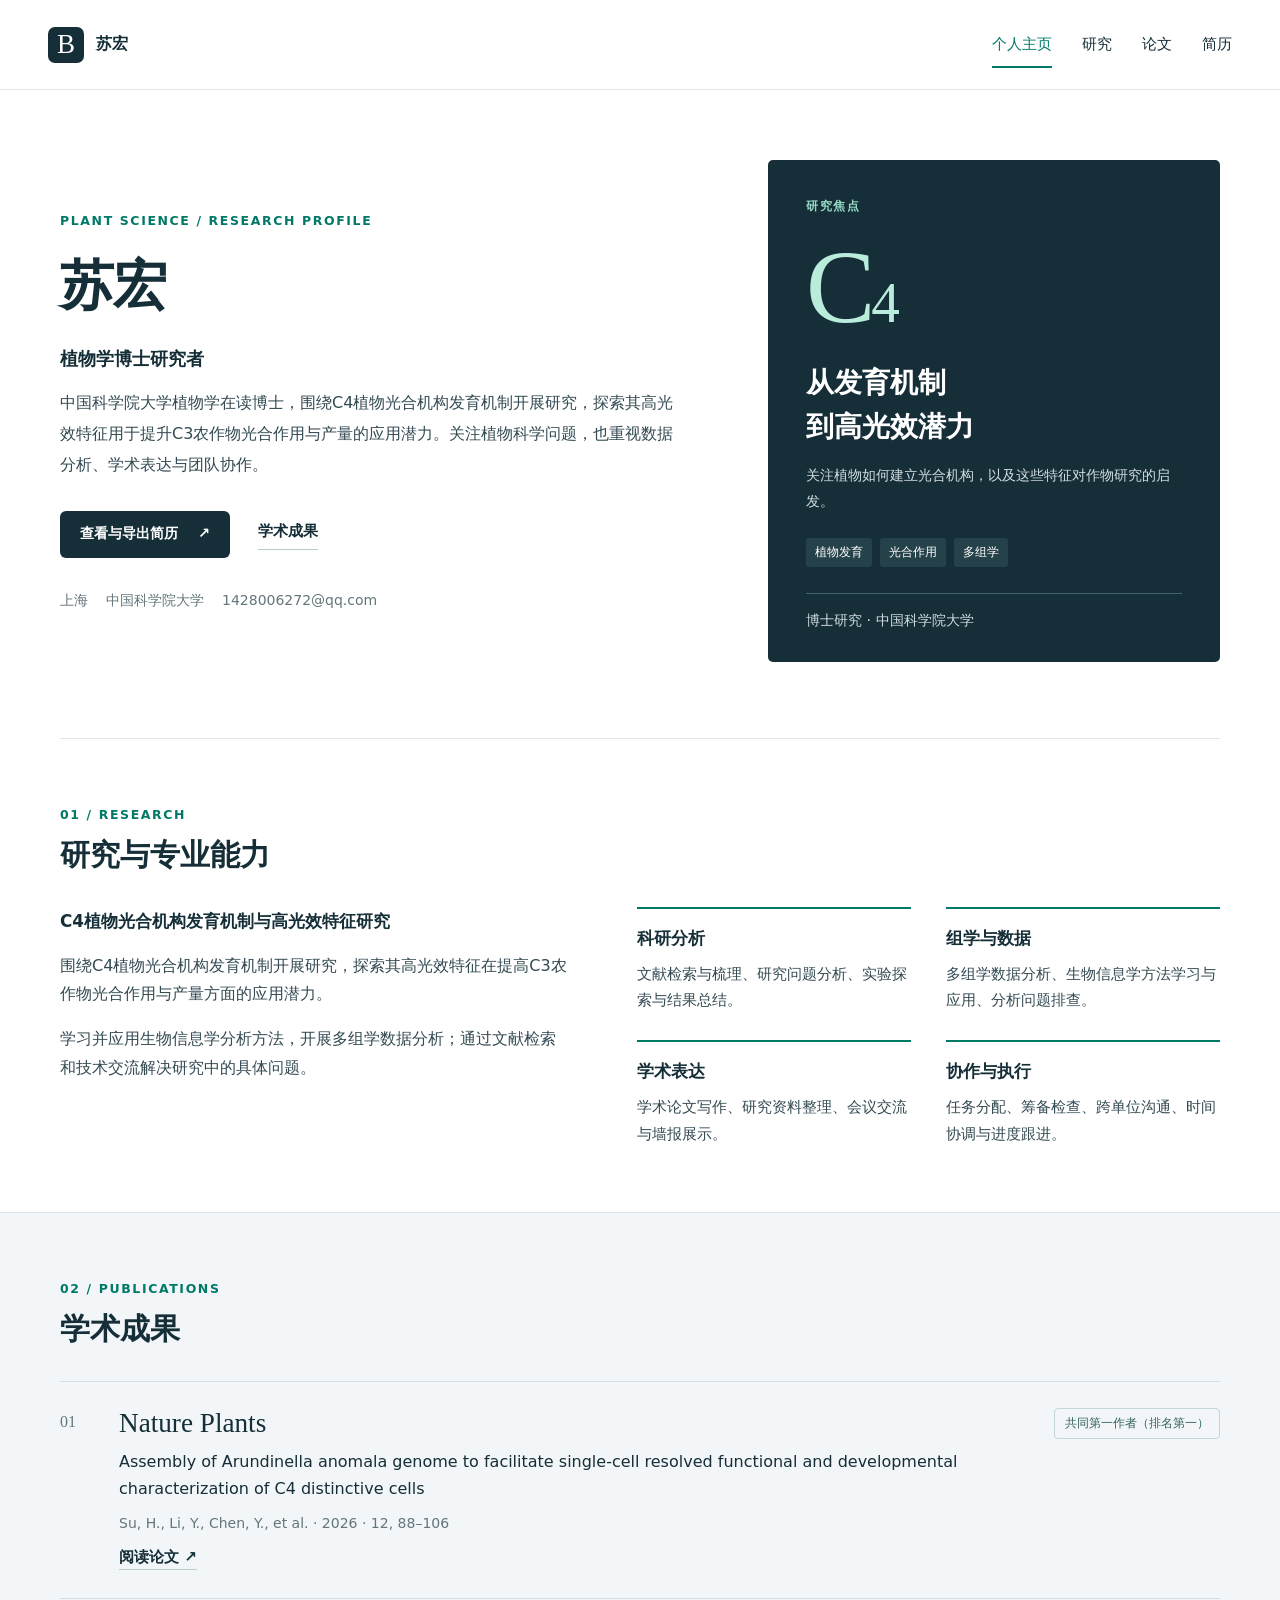
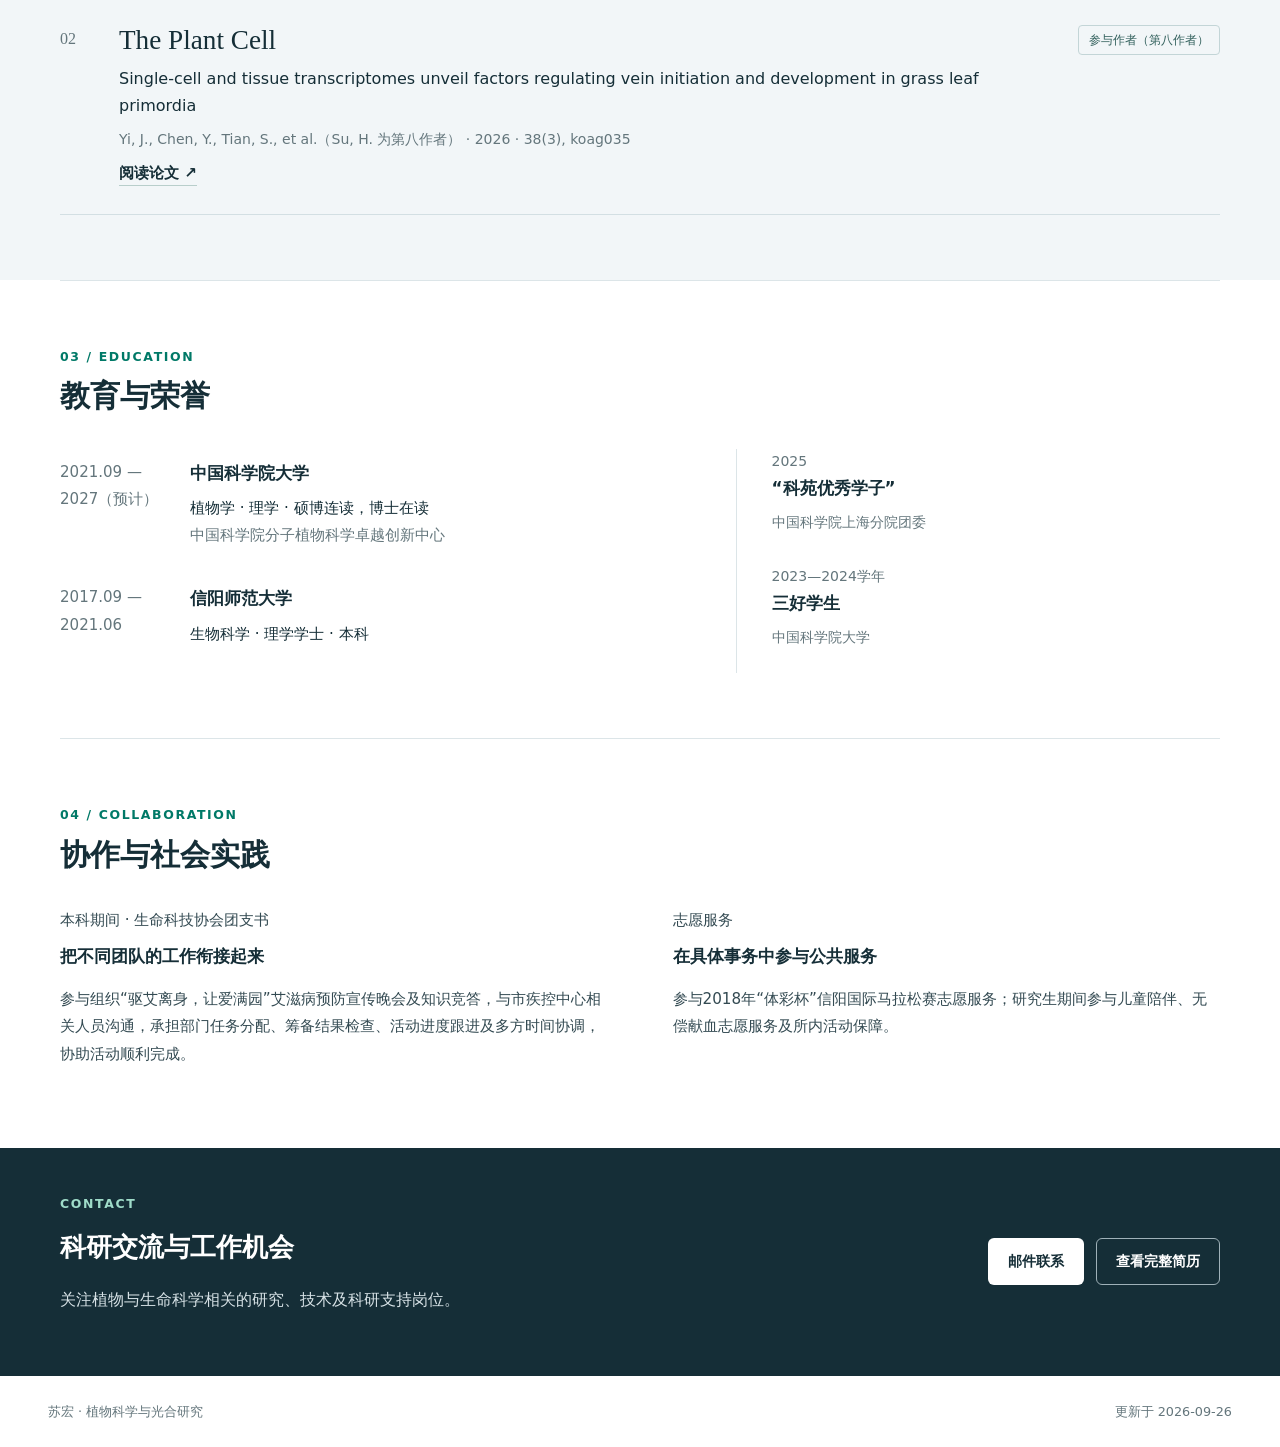
==== index.html @ 198ee34a "Publish Hong Su research profile and downloadable CV" ====
<!doctype html>
<html lang="zh-CN"><head><meta charset="utf-8"><meta name="viewport" content="width=device-width,initial-scale=1">
<title>个人主页 · 苏宏</title><meta name="description" content="中国科学院大学植物学博士在读，预计2027年毕业，研究聚焦C4植物光合机构发育机制及高光效特征的应用潜力。以共同第一作者（排名第一）在Nature Plants发表论文1篇，作为参与作者在The Plant Cell发表论文1篇。具备实验研究、多组学数据分析及学术写作经验，能够主动学习方法、分析解决研究问题，并具有跨单位沟通与活动协调经历。">
<meta name="theme-color" content="#102c35">
<link rel="icon" type="image/svg+xml" href="favicon.svg"><link rel="stylesheet" href="style.css"></head><body class="">
<a class="skip-link" href="#main">跳到主要内容</a><header class="site-header"><a class="brand" href="index.html"><span class="brand-mark" aria-hidden="true">B</span><span>苏宏</span></a><nav aria-label="主导航"><a href="index.html" aria-current="page">个人主页</a><a href="index.html#research">研究</a><a href="index.html#publications">论文</a><a href="resume.html" >简历</a></nav></header><main id="main">
<section class="hero wrap"><div><p class="eyebrow">PLANT SCIENCE / RESEARCH PROFILE</p><h1>苏宏</h1><p class="hero-role">植物学博士研究者</p><p class="hero-intro">中国科学院大学植物学在读博士，围绕C4植物光合机构发育机制开展研究，探索其高光效特征用于提升C3农作物光合作用与产量的应用潜力。关注植物科学问题，也重视数据分析、学术表达与团队协作。</p><div class="hero-actions"><a class="button primary" href="resume.html">查看与导出简历 <span aria-hidden="true">↗</span></a><a class="text-link" href="#publications">学术成果</a></div><div class="contact-line"><span>上海</span><span>中国科学院大学</span><a href="mailto:1428006272@qq.com">1428006272@qq.com</a></div></div>
<aside class="research-card"><p class="eyebrow">研究焦点</p><p class="c4">C<span>4</span></p><h2>从发育机制<br>到高光效潜力</h2><p>关注植物如何建立光合机构，以及这些特征对作物研究的启发。</p><div class="card-topics"><span>植物发育</span><span>光合作用</span><span>多组学</span></div><div class="card-rule"></div><p class="card-caption">博士研究 · 中国科学院大学</p></aside></section>
<section id="research" class="section wrap"><div class="section-heading"><p class="eyebrow">01 / RESEARCH</p><h2>研究与专业能力</h2></div><div class="research-grid"><div><h3>C4植物光合机构发育机制与高光效特征研究</h3><p class="body-copy">围绕C4植物光合机构发育机制开展研究，探索其高光效特征在提高C3农作物光合作用与产量方面的应用潜力。</p><p class="body-copy">学习并应用生物信息学分析方法，开展多组学数据分析；通过文献检索和技术交流解决研究中的具体问题。</p></div><div class="skills-grid"><article><h3>科研分析</h3><p>文献检索与梳理、研究问题分析、实验探索与结果总结。</p></article><article><h3>组学与数据</h3><p>多组学数据分析、生物信息学方法学习与应用、分析问题排查。</p></article><article><h3>学术表达</h3><p>学术论文写作、研究资料整理、会议交流与墙报展示。</p></article><article><h3>协作与执行</h3><p>任务分配、筹备检查、跨单位沟通、时间协调与进度跟进。</p></article></div></div></section>
<section id="publications" class="section publication-section"><div class="wrap"><div class="section-heading"><p class="eyebrow">02 / PUBLICATIONS</p><h2>学术成果</h2></div><article class="publication"><span class="pub-no">01</span><div><p class="journal">Nature Plants</p><h3 lang="en">Assembly of Arundinella anomala genome to facilitate single-cell resolved functional and developmental characterization of C4 distinctive cells</h3><p class="muted">Su, H., Li, Y., Chen, Y., et al. · 2026 · 12, 88–106</p><a class="text-link" href="https://doi.org/10.1038/s41477-025-02183-7" target="_blank" rel="noopener noreferrer">阅读论文 <span aria-hidden="true">↗</span></a></div><span class="role-tag">共同第一作者（排名第一）</span></article><article class="publication"><span class="pub-no">02</span><div><p class="journal">The Plant Cell</p><h3 lang="en">Single-cell and tissue transcriptomes unveil factors regulating vein initiation and development in grass leaf primordia</h3><p class="muted">Yi, J., Chen, Y., Tian, S., et al.（Su, H. 为第八作者） · 2026 · 38(3), koag035</p><a class="text-link" href="https://doi.org/10.1093/plcell/koag035" target="_blank" rel="noopener noreferrer">阅读论文 <span aria-hidden="true">↗</span></a></div><span class="role-tag">参与作者（第八作者）</span></article></div></section>
<section class="section wrap"><div class="section-heading"><p class="eyebrow">03 / EDUCATION</p><h2>教育与荣誉</h2></div><div class="education-grid"><div><article class="edu-row"><p class="meta">2021.09 — 2027（预计）</p><div><h3>中国科学院大学</h3><p>植物学 · 理学 · 硕博连读，博士在读</p><p class="muted">中国科学院分子植物科学卓越创新中心</p></div></article><article class="edu-row"><p class="meta">2017.09 — 2021.06</p><div><h3>信阳师范大学</h3><p>生物科学 · 理学学士 · 本科</p></div></article></div><div class="award-list"><article><p class="meta">2025</p><h3>“科苑优秀学子”</h3><p class="muted">中国科学院上海分院团委</p></article><article><p class="meta">2023—2024学年</p><h3>三好学生</h3><p class="muted">中国科学院大学</p></article></div></div></section>
<section class="section wrap experience-section"><div class="section-heading"><p class="eyebrow">04 / COLLABORATION</p><h2>协作与社会实践</h2></div><div class="experience-grid"><article><p class="meta">本科期间 · 生命科技协会团支书</p><h3>把不同团队的工作衔接起来</h3><p>参与组织“驱艾离身，让爱满园”艾滋病预防宣传晚会及知识竞答，与市疾控中心相关人员沟通，承担部门任务分配、筹备结果检查、活动进度跟进及多方时间协调，协助活动顺利完成。</p></article><article><p class="meta">志愿服务</p><h3>在具体事务中参与公共服务</h3><p>参与2018年“体彩杯”信阳国际马拉松赛志愿服务；研究生期间参与儿童陪伴、无偿献血志愿服务及所内活动保障。</p></article></div></section>
<section class="contact-section"><div class="wrap contact-inner"><div><p class="eyebrow">CONTACT</p><h2>科研交流与工作机会</h2><p>关注植物与生命科学相关的研究、技术及科研支持岗位。</p></div><div><a class="button light" href="mailto:1428006272@qq.com">邮件联系</a><a class="button outline" href="resume.html">查看完整简历</a></div></div></section>
</main><footer class="site-footer"><span>苏宏 · 植物科学与光合研究</span><span>更新于 2026-09-26</span></footer></body></html>
---- style.css ----
:root{--ink:#152e37;--text:#334a52;--muted:#64767c;--line:#dce5e8;--accent:#007967;--pale:#f2f6f8;--white:#fff;font-family:"Microsoft YaHei","PingFang SC",system-ui,sans-serif;color:var(--ink);font-size:16px;line-height:1.8}*{box-sizing:border-box}html{scroll-behavior:smooth;scroll-padding-top:5rem}body{margin:0;background:white}a{color:inherit;text-decoration:none}a:hover{color:var(--accent)}a:focus-visible,button:focus-visible{outline:3px solid #dfaa36;outline-offset:5px}button{font:inherit;cursor:pointer}.wrap{width:min(1160px,calc(100% - 96px));margin-inline:auto}.site-header{min-height:90px;display:flex;align-items:center;justify-content:space-between;gap:24px;padding:18px 48px;border-bottom:1px solid var(--line)}.brand{display:flex;align-items:center;gap:12px;font-weight:700}.brand-mark{display:grid;place-items:center;background:var(--ink);color:white;width:36px;height:36px;font:27px Georgia,serif;border-radius:7px}.site-header nav{display:flex;gap:30px;font-size:.94rem}.site-header nav a{padding:8px 0}.site-header [aria-current=page]{color:var(--accent);box-shadow:0 2px var(--accent)}.skip-link{position:absolute;top:-80px;left:12px;background:white;padding:10px;z-index:10}.skip-link:focus{top:8px}.draft-note{background:#fff5da;color:#71530d;font-size:.875rem;padding:9px 48px}.eyebrow{font-size:.78rem;letter-spacing:.13em;font-weight:700;color:var(--accent);margin:0 0 18px}.hero{display:grid;grid-template-columns:1.4fr 1fr;gap:75px;align-items:center;padding-top:70px;padding-bottom:76px}.hero h1{font-family:"Songti SC",SimSun,Georgia,serif;font-size:clamp(2.6rem,4.2vw,4rem);line-height:1.35;font-weight:600;letter-spacing:-.02em;margin:0 0 20px}.hero-role{font-size:1.125rem;font-weight:600;margin-bottom:12px}.hero-intro{color:var(--text);max-width:620px;margin:0;font-size:1rem;line-height:1.95}.hero-actions{display:flex;align-items:center;gap:28px;margin:30px 0}.button{display:inline-flex;justify-content:center;align-items:center;gap:20px;border:1px solid transparent;border-radius:6px;min-height:47px;padding:10px 19px;font-size:.9rem;font-weight:600;line-height:1.5;transition:background .15s}.primary{background:var(--ink);color:white}.primary:hover{background:var(--accent);color:white}.subtle{border-color:#ced9dd;background:white}.light{background:white;color:var(--ink)}.outline{border-color:#9fb1b8;color:white}.outline:hover{background:#24444e;color:white}.text-link{border-bottom:1px solid #b8cecb;padding-bottom:3px;font-size:.94rem;font-weight:600}.contact-line{display:flex;flex-wrap:wrap;gap:6px 18px;font-size:.875rem;color:var(--muted)}.research-card{background:var(--ink);color:white;padding:35px 38px 28px;min-height:430px;border-radius:5px;position:relative;overflow:hidden}.research-card .eyebrow{color:#98d9c5}.c4{font-family:Georgia,serif;font-size:6.5rem;line-height:1;margin:18px 0 22px;letter-spacing:-.04em;color:#b9ecdb}.c4 span{font-size:.55em}.research-card h2{font-family:"Songti SC",SimSun,serif;font-size:1.75rem;line-height:1.55;margin:0 0 14px}.research-card>p:not(.eyebrow):not(.c4){font-size:.9rem;color:#d1dee2}.card-topics{display:flex;gap:8px;flex-wrap:wrap;margin-top:24px}.card-topics span{font-size:.78rem;background:#25414a;padding:3px 9px;border-radius:3px}.card-rule{height:1px;background:#47616a;margin-top:26px}.card-caption{margin-bottom:0}.section{padding-top:65px;padding-bottom:65px;border-top:1px solid var(--line)}.section-heading{margin-bottom:30px}.section-heading .eyebrow{margin-bottom:6px}.section h2{font-size:1.85rem;font-family:"Songti SC",SimSun,serif;margin:0;line-height:1.5}.section h3{font-size:1.05rem;line-height:1.7;margin:0 0 8px}.research-grid{display:grid;grid-template-columns:1fr 1.15fr;gap:70px}.body-copy{color:var(--text);font-size:1rem}.skills-grid{display:grid;grid-template-columns:1fr 1fr;gap:26px 35px}.skills-grid article{border-top:2px solid var(--accent);padding-top:15px}.skills-grid p{color:var(--text);font-size:.93rem;margin:0}.publication-section{background:var(--pale)}.publication{display:grid;grid-template-columns:35px 1fr auto;gap:24px;padding:26px 0;border-top:1px solid #d3dfe3}.publication:last-child{border-bottom:1px solid #d3dfe3}.pub-no{color:var(--muted);font:1rem Georgia,serif;padding-top:5px}.journal{font:1.7rem Georgia,serif;margin:0 0 9px}.publication h3{font-size:1rem;font-weight:500}.publication p.muted{font-size:.875rem;margin:7px 0}.muted{color:var(--muted)}.role-tag{align-self:start;font-size:.78rem;padding:3px 10px;border:1px solid #c3d5d7;border-radius:4px;color:#34625e;white-space:nowrap}.education-grid{display:grid;grid-template-columns:1.25fr 1fr;gap:70px}.edu-row{display:grid;grid-template-columns:110px 1fr;gap:20px;padding:10px 0 25px}.meta{font-size:.875rem;color:var(--muted);margin:0 0 8px}.edu-row p{margin:0;font-size:.94rem}.award-list{border-left:1px solid var(--line);padding-left:35px}.award-list article+article{margin-top:28px}.award-list p{margin:0;font-size:.875rem}.experience-grid{display:grid;grid-template-columns:1fr 1fr;gap:65px}.experience-grid p{color:var(--text);font-size:.95rem}.contact-section{background:var(--ink);color:white;padding:45px 0}.contact-inner{display:flex;justify-content:space-between;gap:30px;align-items:center}.contact-inner .eyebrow{color:#9fdcc9;margin-bottom:8px}.contact-inner h2{font-size:1.6rem;margin:0}.contact-inner p{color:#d7e2e6}.contact-inner>div:last-child{display:flex;gap:12px;flex-wrap:wrap}.site-footer{padding:24px 48px;display:flex;justify-content:space-between;gap:18px;color:var(--muted);font-size:.8rem}.resume-page{background:var(--pale)}.resume-page .site-header{background:white}.resume-main{width:min(980px,calc(100% - 64px));margin:35px auto 60px}.resume-toolbar{display:flex;align-items:center;justify-content:space-between;gap:24px;margin-bottom:10px}.resume-toolbar p{margin:0}.resume-toolbar .eyebrow{font-size:.75rem}.toolbar-actions{display:flex;gap:10px;flex-wrap:wrap}.print-help{font-size:.875rem;color:var(--muted);margin-bottom:22px}.cv-paper{background:white;border:1px solid var(--line);box-shadow:0 8px 35px #152e3708;padding:50px 58px}.cv-header{display:flex;align-items:start;justify-content:space-between;border-bottom:3px solid var(--ink);padding-bottom:20px;margin-bottom:20px}.cv-header h1{font-size:2rem;letter-spacing:.07em;margin:0}.cv-subtitle{font-weight:600;margin:5px 0 10px}.cv-contact{display:flex;gap:5px 16px;flex-wrap:wrap;font-size:.875rem;color:var(--muted)}.cv-label{color:var(--accent);font-size:.8rem;border:1px solid #c8dbd7;padding:3px 9px;white-space:nowrap}.cv-section{margin-top:22px}.cv-section h2{font-size:1.1rem;border-bottom:1px solid var(--line);padding-bottom:5px;margin:0 0 11px;color:var(--accent)}.cv-section p,.cv-section li{font-size:.94rem;line-height:1.8}.cv-section p{margin:5px 0}.cv-section ul,.cv-section ol{margin:6px 0;padding-left:1.25em}.cv-section li+li{margin-top:4px}.entry-title{display:flex;justify-content:space-between;gap:20px;align-items:baseline;font-size:.94rem}.entry-title>span{color:var(--muted);font-size:.85rem;white-space:nowrap}.cv-entry+.cv-entry{margin-top:13px}.cv-publications li{padding-left:3px}.cv-section a{text-decoration:underline;overflow-wrap:anywhere}.cv-skills strong{font-weight:600}
@media(max-width:900px){.hero{gap:30px}.wrap{width:calc(100% - 56px)}.research-card{padding:28px}.site-header{padding-inline:28px}.research-grid,.education-grid{gap:32px}.site-header nav{gap:20px}.cv-paper{padding:36px}.resume-toolbar{align-items:flex-start;flex-direction:column}}
@media(max-width:640px){.site-header{padding:14px 20px;align-items:flex-start;flex-direction:column;gap:12px;min-height:auto}.site-header nav{gap:25px;width:100%;font-size:.875rem}.brand{font-size:.94rem}.draft-note{padding:8px 20px}.wrap{width:calc(100% - 40px)}.hero{grid-template-columns:1fr;padding-top:38px;padding-bottom:40px;gap:30px}.hero h1{font-size:2.6rem}.hero-actions{gap:22px}.research-card{min-height:0;padding:25px}.c4{float:right;font-size:5.5rem;margin:0 0 12px 20px}.research-card h2{font-size:1.45rem}.section{padding-top:40px;padding-bottom:40px}.section h2{font-size:1.6rem}.research-grid,.education-grid,.experience-grid{grid-template-columns:1fr;gap:28px}.skills-grid{gap:22px}.publication{grid-template-columns:24px 1fr;gap:12px}.role-tag{grid-column:2;justify-self:start}.journal{font-size:1.55rem}.award-list{padding-left:0;border-left:0;border-top:1px solid var(--line);padding-top:24px}.edu-row{grid-template-columns:88px 1fr;gap:15px}.contact-inner{align-items:flex-start;flex-direction:column}.site-footer{padding:24px 20px;flex-direction:column;gap:5px}.resume-main{width:calc(100% - 24px);margin-top:22px}.cv-paper{padding:25px 20px}.cv-header{gap:12px}.cv-label{display:none}.entry-title{flex-direction:column;gap:0}.toolbar-actions{gap:8px}.toolbar-actions .button{font-size:.85rem;padding:10px 13px}.print-help{margin:15px 4px}.cv-contact{overflow-wrap:anywhere}.hero-intro{font-size:1rem}}
@media(prefers-reduced-motion:reduce){html{scroll-behavior:auto}*{transition:none!important}}
@page{size:A4;margin:13mm 15mm}
@media print{.cv-section:nth-of-type(5){break-before:page;margin-top:0}}
@media print{html{font-size:10pt}body,.resume-page{background:white;color:#172c34;-webkit-print-color-adjust:exact;print-color-adjust:exact}.site-header,.site-footer,.resume-toolbar,.print-help,.draft-note,.skip-link{display:none!important}.resume-main{width:auto;margin:0}.cv-paper{border:0;padding:0;box-shadow:none}.cv-header{padding-bottom:9pt;margin-bottom:10pt;break-inside:avoid}.cv-header h1{font-size:23pt}.cv-subtitle{font-size:10pt;margin:3pt 0 5pt}.cv-contact{font-size:9pt}.cv-section{margin-top:10pt}.cv-section h2{font-size:11pt;margin-bottom:5pt;padding-bottom:3pt;break-after:avoid}.cv-section p,.cv-section li,.entry-title{font-size:9.5pt;line-height:1.55}.cv-section ul,.cv-section ol{margin:4pt 0}.cv-section li+li{margin-top:2pt}.entry-title>span{font-size:9pt}.cv-entry+.cv-entry{margin-top:7pt}.cv-section li,.cv-entry,.cv-publications{break-inside:avoid}.cv-section a{text-decoration:none}p,li{orphans:2;widows:2}.cv-label{display:block;font-size:9pt}}
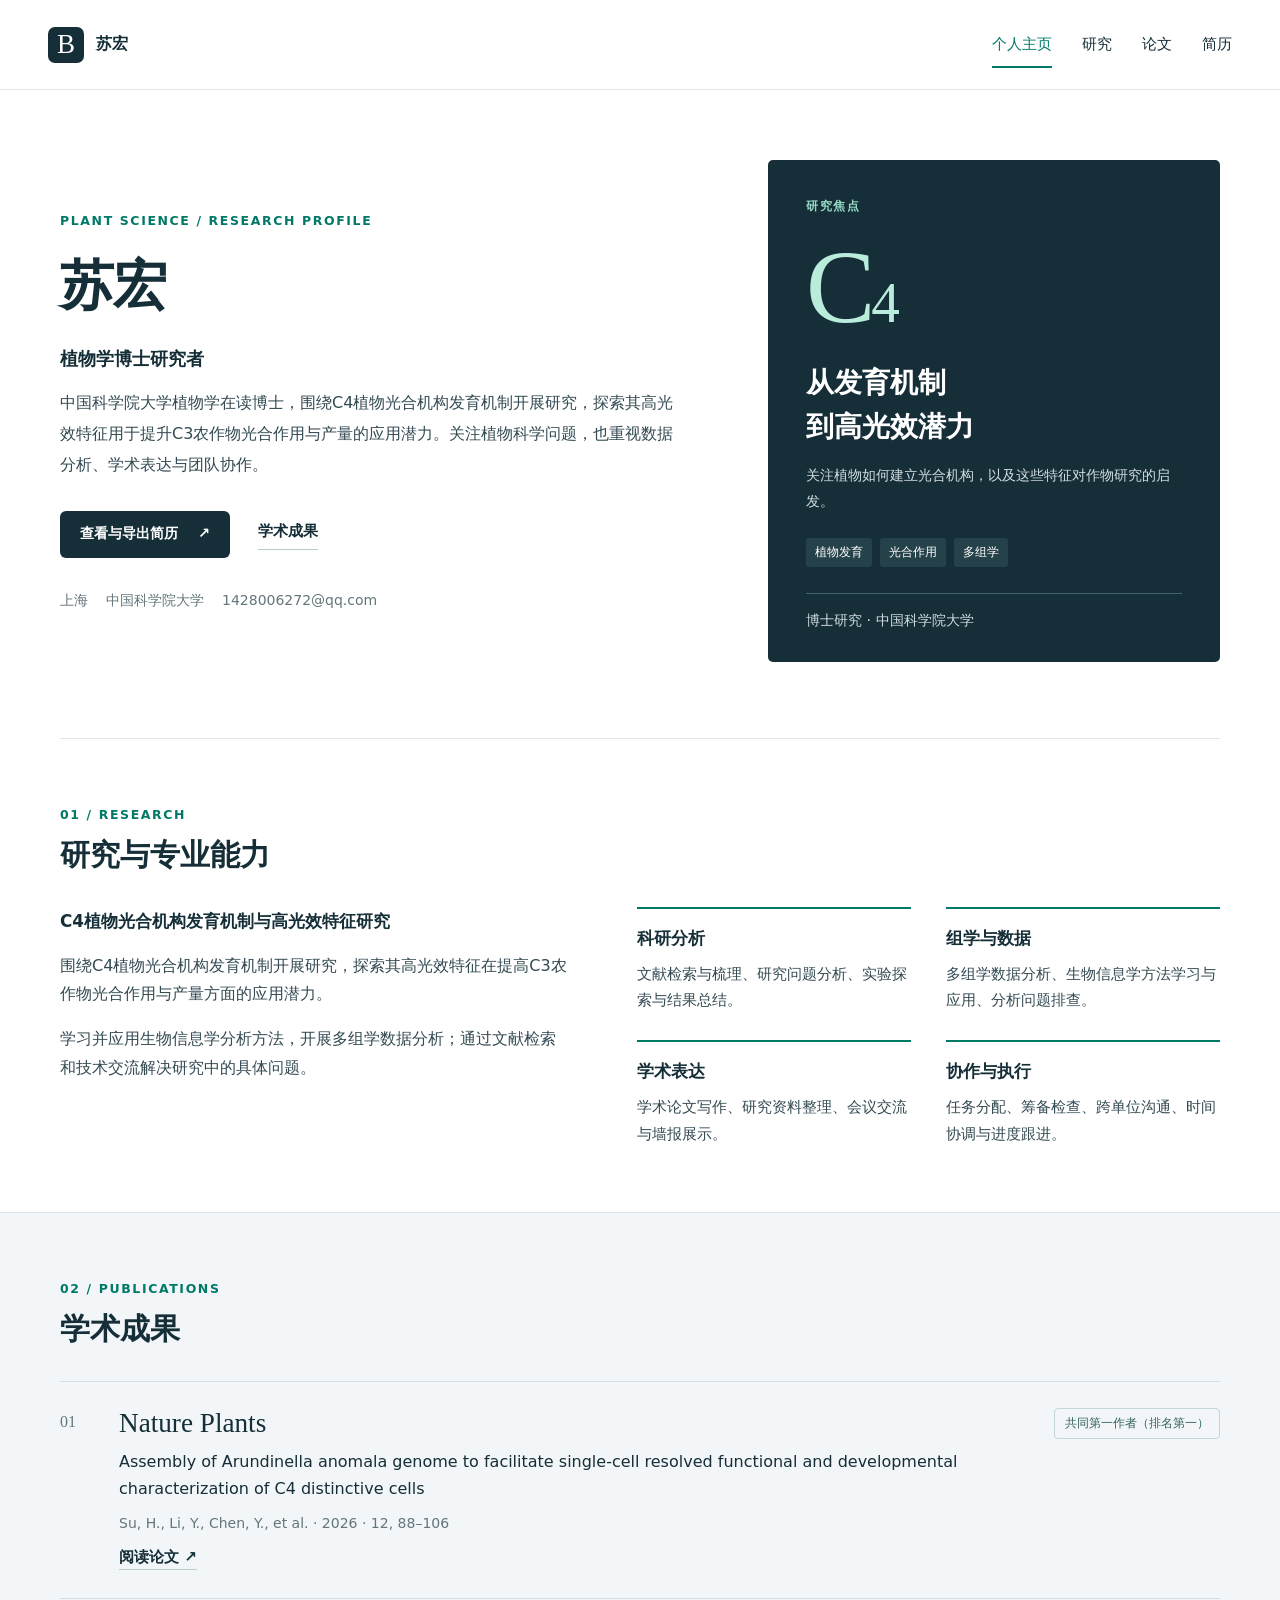
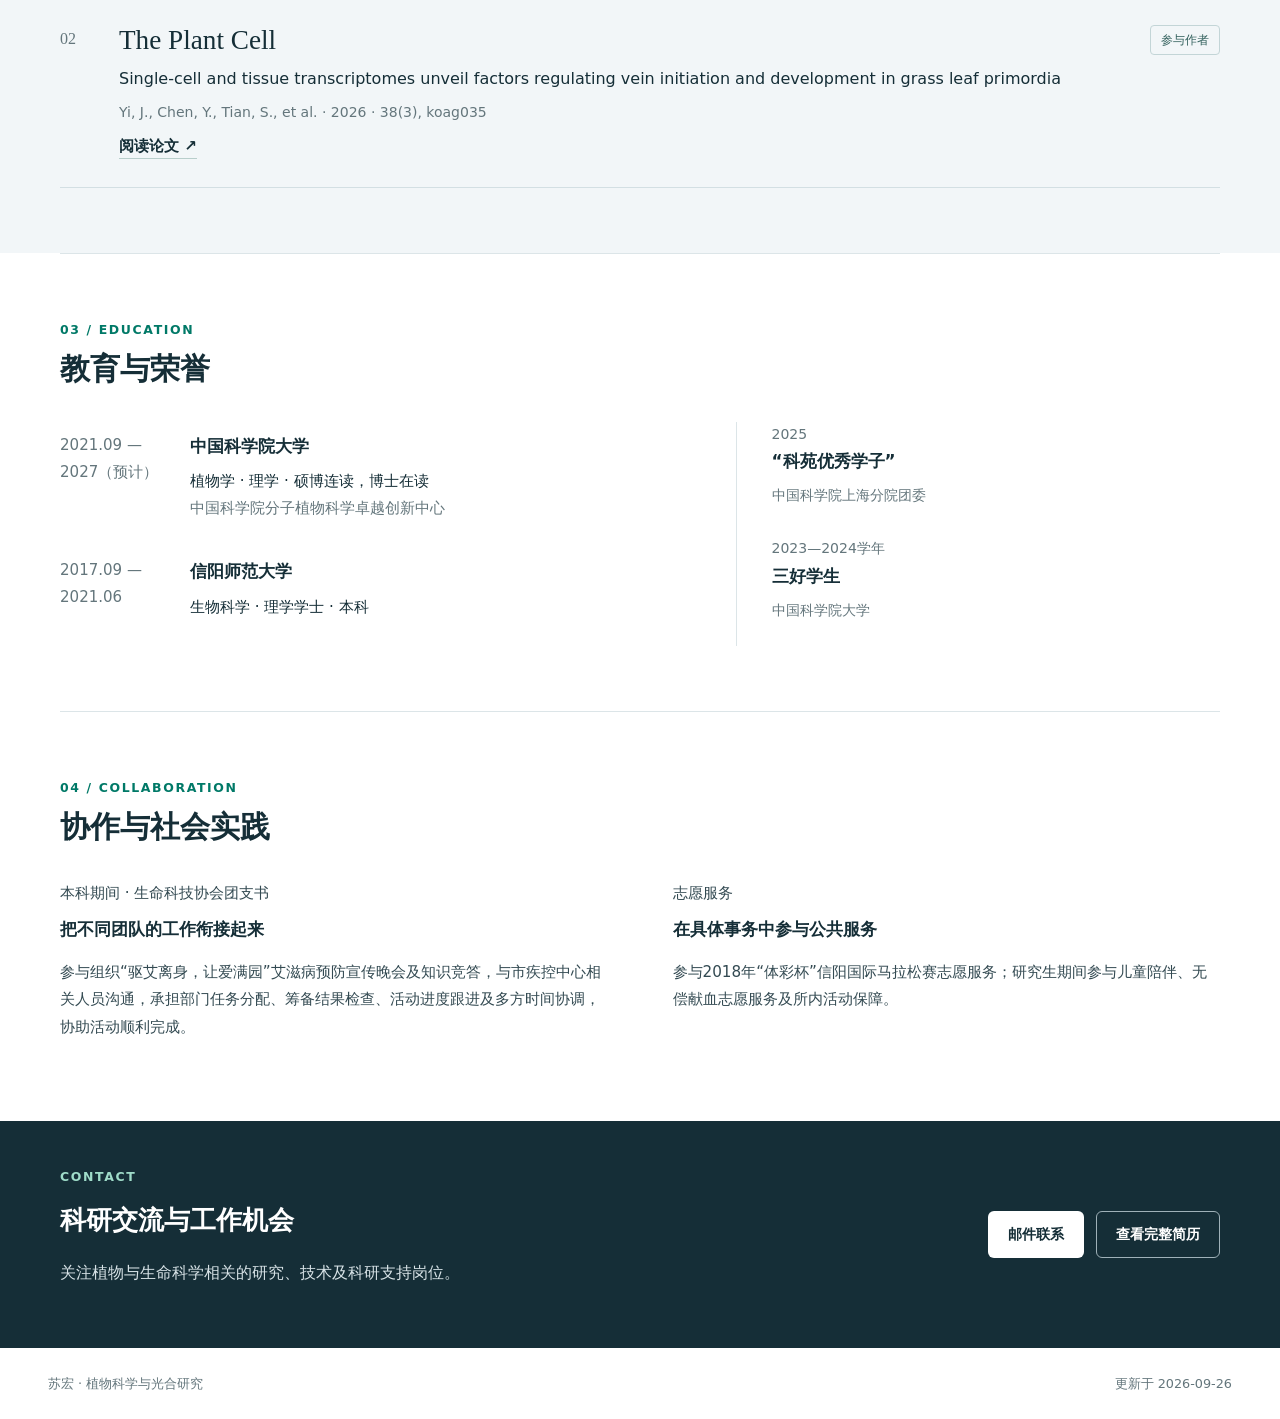
==== commit 514fa63f: "Simplify contributor label for The Plant Cell publication" ====
--- a/index.html
+++ b/index.html
@@ -7,7 +7,7 @@
 <section class="hero wrap"><div><p class="eyebrow">PLANT SCIENCE / RESEARCH PROFILE</p><h1>苏宏</h1><p class="hero-role">植物学博士研究者</p><p class="hero-intro">中国科学院大学植物学在读博士，围绕C4植物光合机构发育机制开展研究，探索其高光效特征用于提升C3农作物光合作用与产量的应用潜力。关注植物科学问题，也重视数据分析、学术表达与团队协作。</p><div class="hero-actions"><a class="button primary" href="resume.html">查看与导出简历 <span aria-hidden="true">↗</span></a><a class="text-link" href="#publications">学术成果</a></div><div class="contact-line"><span>上海</span><span>中国科学院大学</span><a href="mailto:1428006272@qq.com">1428006272@qq.com</a></div></div>
 <aside class="research-card"><p class="eyebrow">研究焦点</p><p class="c4">C<span>4</span></p><h2>从发育机制<br>到高光效潜力</h2><p>关注植物如何建立光合机构，以及这些特征对作物研究的启发。</p><div class="card-topics"><span>植物发育</span><span>光合作用</span><span>多组学</span></div><div class="card-rule"></div><p class="card-caption">博士研究 · 中国科学院大学</p></aside></section>
 <section id="research" class="section wrap"><div class="section-heading"><p class="eyebrow">01 / RESEARCH</p><h2>研究与专业能力</h2></div><div class="research-grid"><div><h3>C4植物光合机构发育机制与高光效特征研究</h3><p class="body-copy">围绕C4植物光合机构发育机制开展研究，探索其高光效特征在提高C3农作物光合作用与产量方面的应用潜力。</p><p class="body-copy">学习并应用生物信息学分析方法，开展多组学数据分析；通过文献检索和技术交流解决研究中的具体问题。</p></div><div class="skills-grid"><article><h3>科研分析</h3><p>文献检索与梳理、研究问题分析、实验探索与结果总结。</p></article><article><h3>组学与数据</h3><p>多组学数据分析、生物信息学方法学习与应用、分析问题排查。</p></article><article><h3>学术表达</h3><p>学术论文写作、研究资料整理、会议交流与墙报展示。</p></article><article><h3>协作与执行</h3><p>任务分配、筹备检查、跨单位沟通、时间协调与进度跟进。</p></article></div></div></section>
-<section id="publications" class="section publication-section"><div class="wrap"><div class="section-heading"><p class="eyebrow">02 / PUBLICATIONS</p><h2>学术成果</h2></div><article class="publication"><span class="pub-no">01</span><div><p class="journal">Nature Plants</p><h3 lang="en">Assembly of Arundinella anomala genome to facilitate single-cell resolved functional and developmental characterization of C4 distinctive cells</h3><p class="muted">Su, H., Li, Y., Chen, Y., et al. · 2026 · 12, 88–106</p><a class="text-link" href="https://doi.org/10.1038/s41477-025-02183-7" target="_blank" rel="noopener noreferrer">阅读论文 <span aria-hidden="true">↗</span></a></div><span class="role-tag">共同第一作者（排名第一）</span></article><article class="publication"><span class="pub-no">02</span><div><p class="journal">The Plant Cell</p><h3 lang="en">Single-cell and tissue transcriptomes unveil factors regulating vein initiation and development in grass leaf primordia</h3><p class="muted">Yi, J., Chen, Y., Tian, S., et al.（Su, H. 为第八作者） · 2026 · 38(3), koag035</p><a class="text-link" href="https://doi.org/10.1093/plcell/koag035" target="_blank" rel="noopener noreferrer">阅读论文 <span aria-hidden="true">↗</span></a></div><span class="role-tag">参与作者（第八作者）</span></article></div></section>
+<section id="publications" class="section publication-section"><div class="wrap"><div class="section-heading"><p class="eyebrow">02 / PUBLICATIONS</p><h2>学术成果</h2></div><article class="publication"><span class="pub-no">01</span><div><p class="journal">Nature Plants</p><h3 lang="en">Assembly of Arundinella anomala genome to facilitate single-cell resolved functional and developmental characterization of C4 distinctive cells</h3><p class="muted">Su, H., Li, Y., Chen, Y., et al. · 2026 · 12, 88–106</p><a class="text-link" href="https://doi.org/10.1038/s41477-025-02183-7" target="_blank" rel="noopener noreferrer">阅读论文 <span aria-hidden="true">↗</span></a></div><span class="role-tag">共同第一作者（排名第一）</span></article><article class="publication"><span class="pub-no">02</span><div><p class="journal">The Plant Cell</p><h3 lang="en">Single-cell and tissue transcriptomes unveil factors regulating vein initiation and development in grass leaf primordia</h3><p class="muted">Yi, J., Chen, Y., Tian, S., et al. · 2026 · 38(3), koag035</p><a class="text-link" href="https://doi.org/10.1093/plcell/koag035" target="_blank" rel="noopener noreferrer">阅读论文 <span aria-hidden="true">↗</span></a></div><span class="role-tag">参与作者</span></article></div></section>
 <section class="section wrap"><div class="section-heading"><p class="eyebrow">03 / EDUCATION</p><h2>教育与荣誉</h2></div><div class="education-grid"><div><article class="edu-row"><p class="meta">2021.09 — 2027（预计）</p><div><h3>中国科学院大学</h3><p>植物学 · 理学 · 硕博连读，博士在读</p><p class="muted">中国科学院分子植物科学卓越创新中心</p></div></article><article class="edu-row"><p class="meta">2017.09 — 2021.06</p><div><h3>信阳师范大学</h3><p>生物科学 · 理学学士 · 本科</p></div></article></div><div class="award-list"><article><p class="meta">2025</p><h3>“科苑优秀学子”</h3><p class="muted">中国科学院上海分院团委</p></article><article><p class="meta">2023—2024学年</p><h3>三好学生</h3><p class="muted">中国科学院大学</p></article></div></div></section>
 <section class="section wrap experience-section"><div class="section-heading"><p class="eyebrow">04 / COLLABORATION</p><h2>协作与社会实践</h2></div><div class="experience-grid"><article><p class="meta">本科期间 · 生命科技协会团支书</p><h3>把不同团队的工作衔接起来</h3><p>参与组织“驱艾离身，让爱满园”艾滋病预防宣传晚会及知识竞答，与市疾控中心相关人员沟通，承担部门任务分配、筹备结果检查、活动进度跟进及多方时间协调，协助活动顺利完成。</p></article><article><p class="meta">志愿服务</p><h3>在具体事务中参与公共服务</h3><p>参与2018年“体彩杯”信阳国际马拉松赛志愿服务；研究生期间参与儿童陪伴、无偿献血志愿服务及所内活动保障。</p></article></div></section>
 <section class="contact-section"><div class="wrap contact-inner"><div><p class="eyebrow">CONTACT</p><h2>科研交流与工作机会</h2><p>关注植物与生命科学相关的研究、技术及科研支持岗位。</p></div><div><a class="button light" href="mailto:1428006272@qq.com">邮件联系</a><a class="button outline" href="resume.html">查看完整简历</a></div></div></section>
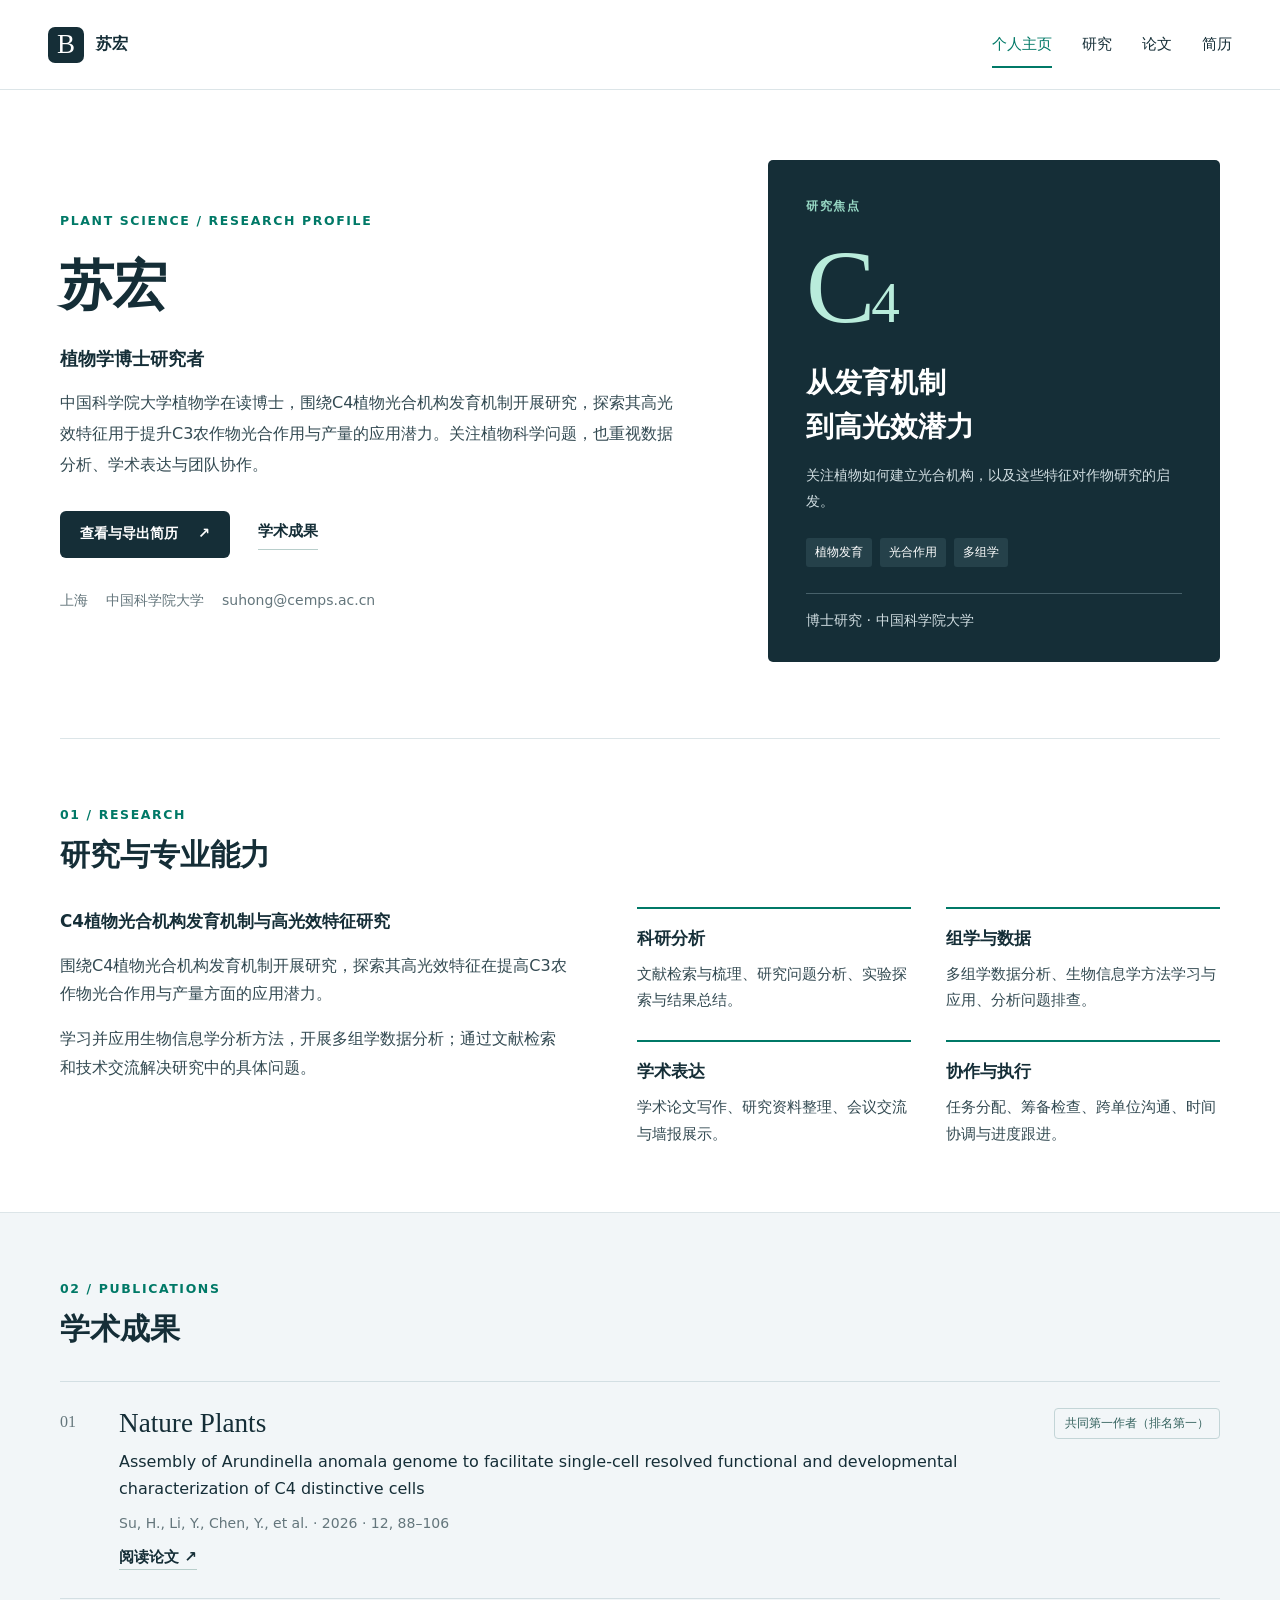
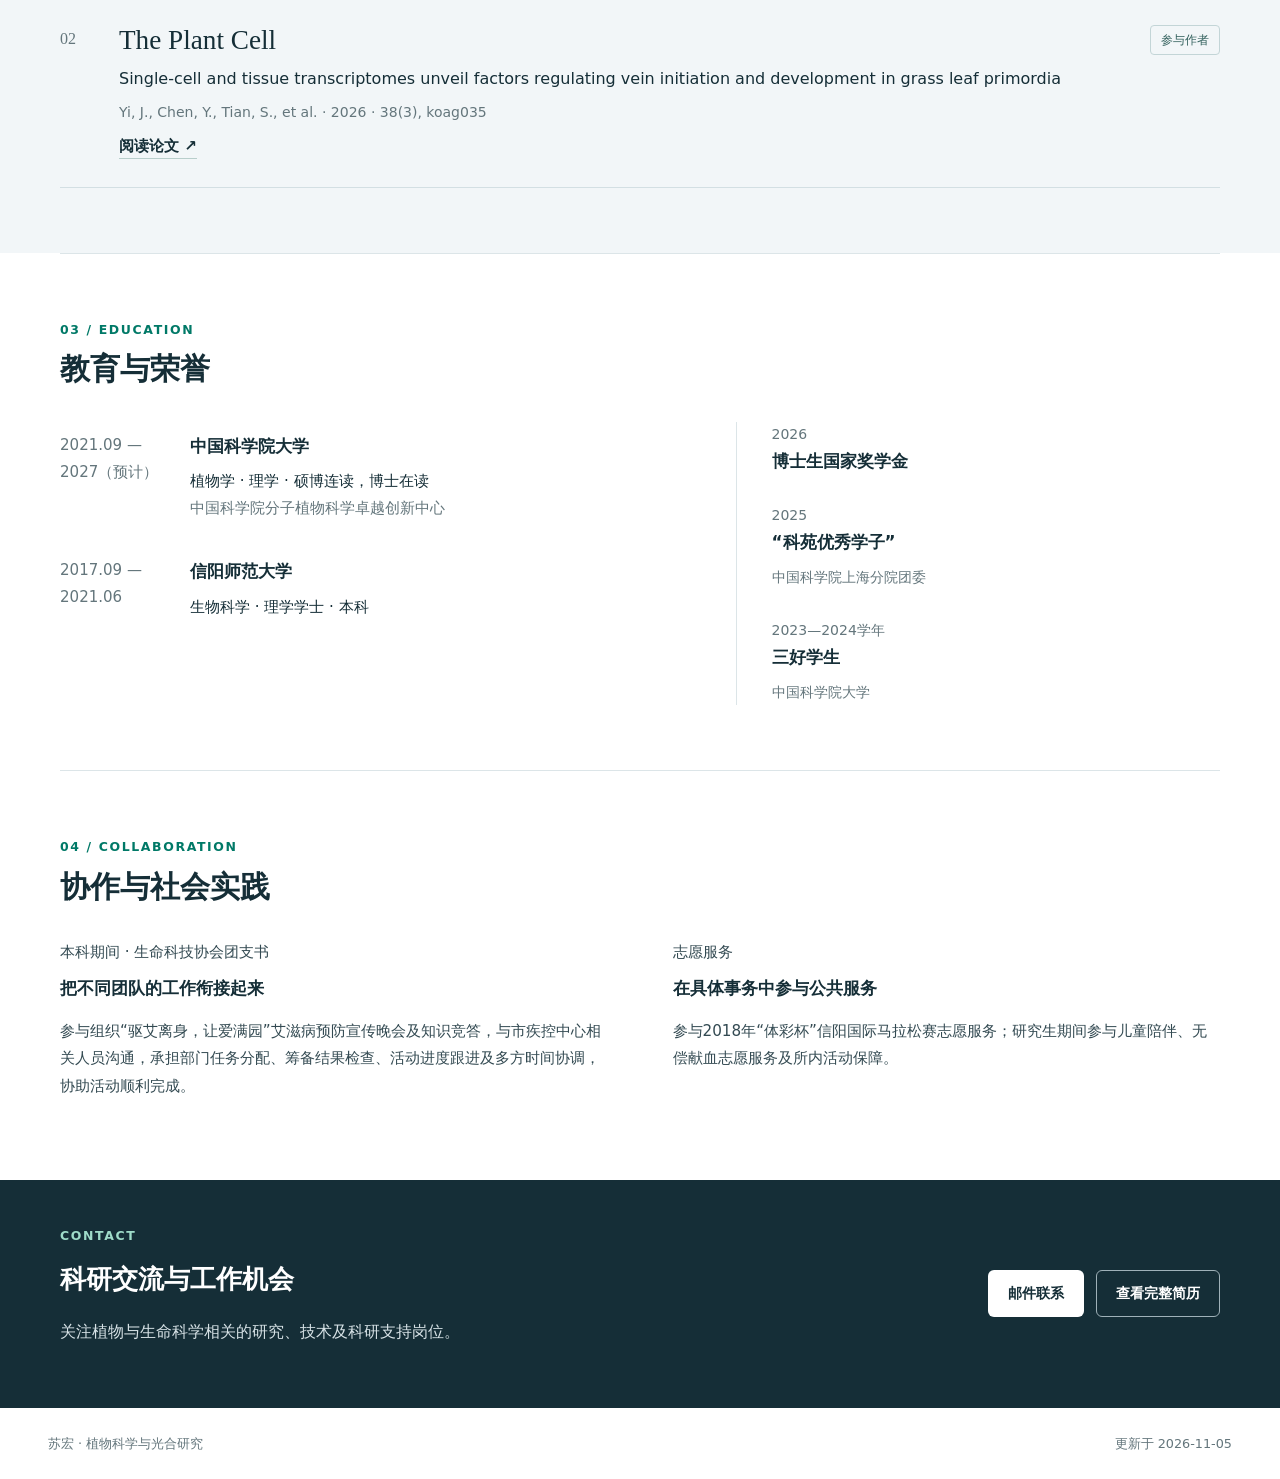
==== commit f80fbff8: "Update contact email and add 2026 doctoral national scholarship" ====
--- a/index.html
+++ b/index.html
@@ -4,11 +4,11 @@
 <meta name="theme-color" content="#102c35">
 <link rel="icon" type="image/svg+xml" href="favicon.svg"><link rel="stylesheet" href="style.css"></head><body class="">
 <a class="skip-link" href="#main">跳到主要内容</a><header class="site-header"><a class="brand" href="index.html"><span class="brand-mark" aria-hidden="true">B</span><span>苏宏</span></a><nav aria-label="主导航"><a href="index.html" aria-current="page">个人主页</a><a href="index.html#research">研究</a><a href="index.html#publications">论文</a><a href="resume.html" >简历</a></nav></header><main id="main">
-<section class="hero wrap"><div><p class="eyebrow">PLANT SCIENCE / RESEARCH PROFILE</p><h1>苏宏</h1><p class="hero-role">植物学博士研究者</p><p class="hero-intro">中国科学院大学植物学在读博士，围绕C4植物光合机构发育机制开展研究，探索其高光效特征用于提升C3农作物光合作用与产量的应用潜力。关注植物科学问题，也重视数据分析、学术表达与团队协作。</p><div class="hero-actions"><a class="button primary" href="resume.html">查看与导出简历 <span aria-hidden="true">↗</span></a><a class="text-link" href="#publications">学术成果</a></div><div class="contact-line"><span>上海</span><span>中国科学院大学</span><a href="mailto:1428006272@qq.com">1428006272@qq.com</a></div></div>
+<section class="hero wrap"><div><p class="eyebrow">PLANT SCIENCE / RESEARCH PROFILE</p><h1>苏宏</h1><p class="hero-role">植物学博士研究者</p><p class="hero-intro">中国科学院大学植物学在读博士，围绕C4植物光合机构发育机制开展研究，探索其高光效特征用于提升C3农作物光合作用与产量的应用潜力。关注植物科学问题，也重视数据分析、学术表达与团队协作。</p><div class="hero-actions"><a class="button primary" href="resume.html">查看与导出简历 <span aria-hidden="true">↗</span></a><a class="text-link" href="#publications">学术成果</a></div><div class="contact-line"><span>上海</span><span>中国科学院大学</span><a href="mailto:suhong@cemps.ac.cn">suhong@cemps.ac.cn</a></div></div>
 <aside class="research-card"><p class="eyebrow">研究焦点</p><p class="c4">C<span>4</span></p><h2>从发育机制<br>到高光效潜力</h2><p>关注植物如何建立光合机构，以及这些特征对作物研究的启发。</p><div class="card-topics"><span>植物发育</span><span>光合作用</span><span>多组学</span></div><div class="card-rule"></div><p class="card-caption">博士研究 · 中国科学院大学</p></aside></section>
 <section id="research" class="section wrap"><div class="section-heading"><p class="eyebrow">01 / RESEARCH</p><h2>研究与专业能力</h2></div><div class="research-grid"><div><h3>C4植物光合机构发育机制与高光效特征研究</h3><p class="body-copy">围绕C4植物光合机构发育机制开展研究，探索其高光效特征在提高C3农作物光合作用与产量方面的应用潜力。</p><p class="body-copy">学习并应用生物信息学分析方法，开展多组学数据分析；通过文献检索和技术交流解决研究中的具体问题。</p></div><div class="skills-grid"><article><h3>科研分析</h3><p>文献检索与梳理、研究问题分析、实验探索与结果总结。</p></article><article><h3>组学与数据</h3><p>多组学数据分析、生物信息学方法学习与应用、分析问题排查。</p></article><article><h3>学术表达</h3><p>学术论文写作、研究资料整理、会议交流与墙报展示。</p></article><article><h3>协作与执行</h3><p>任务分配、筹备检查、跨单位沟通、时间协调与进度跟进。</p></article></div></div></section>
 <section id="publications" class="section publication-section"><div class="wrap"><div class="section-heading"><p class="eyebrow">02 / PUBLICATIONS</p><h2>学术成果</h2></div><article class="publication"><span class="pub-no">01</span><div><p class="journal">Nature Plants</p><h3 lang="en">Assembly of Arundinella anomala genome to facilitate single-cell resolved functional and developmental characterization of C4 distinctive cells</h3><p class="muted">Su, H., Li, Y., Chen, Y., et al. · 2026 · 12, 88–106</p><a class="text-link" href="https://doi.org/10.1038/s41477-025-02183-7" target="_blank" rel="noopener noreferrer">阅读论文 <span aria-hidden="true">↗</span></a></div><span class="role-tag">共同第一作者（排名第一）</span></article><article class="publication"><span class="pub-no">02</span><div><p class="journal">The Plant Cell</p><h3 lang="en">Single-cell and tissue transcriptomes unveil factors regulating vein initiation and development in grass leaf primordia</h3><p class="muted">Yi, J., Chen, Y., Tian, S., et al. · 2026 · 38(3), koag035</p><a class="text-link" href="https://doi.org/10.1093/plcell/koag035" target="_blank" rel="noopener noreferrer">阅读论文 <span aria-hidden="true">↗</span></a></div><span class="role-tag">参与作者</span></article></div></section>
-<section class="section wrap"><div class="section-heading"><p class="eyebrow">03 / EDUCATION</p><h2>教育与荣誉</h2></div><div class="education-grid"><div><article class="edu-row"><p class="meta">2021.09 — 2027（预计）</p><div><h3>中国科学院大学</h3><p>植物学 · 理学 · 硕博连读，博士在读</p><p class="muted">中国科学院分子植物科学卓越创新中心</p></div></article><article class="edu-row"><p class="meta">2017.09 — 2021.06</p><div><h3>信阳师范大学</h3><p>生物科学 · 理学学士 · 本科</p></div></article></div><div class="award-list"><article><p class="meta">2025</p><h3>“科苑优秀学子”</h3><p class="muted">中国科学院上海分院团委</p></article><article><p class="meta">2023—2024学年</p><h3>三好学生</h3><p class="muted">中国科学院大学</p></article></div></div></section>
+<section class="section wrap"><div class="section-heading"><p class="eyebrow">03 / EDUCATION</p><h2>教育与荣誉</h2></div><div class="education-grid"><div><article class="edu-row"><p class="meta">2021.09 — 2027（预计）</p><div><h3>中国科学院大学</h3><p>植物学 · 理学 · 硕博连读，博士在读</p><p class="muted">中国科学院分子植物科学卓越创新中心</p></div></article><article class="edu-row"><p class="meta">2017.09 — 2021.06</p><div><h3>信阳师范大学</h3><p>生物科学 · 理学学士 · 本科</p></div></article></div><div class="award-list"><article><p class="meta">2026</p><h3>博士生国家奖学金</h3><p class="muted"></p></article><article><p class="meta">2025</p><h3>“科苑优秀学子”</h3><p class="muted">中国科学院上海分院团委</p></article><article><p class="meta">2023—2024学年</p><h3>三好学生</h3><p class="muted">中国科学院大学</p></article></div></div></section>
 <section class="section wrap experience-section"><div class="section-heading"><p class="eyebrow">04 / COLLABORATION</p><h2>协作与社会实践</h2></div><div class="experience-grid"><article><p class="meta">本科期间 · 生命科技协会团支书</p><h3>把不同团队的工作衔接起来</h3><p>参与组织“驱艾离身，让爱满园”艾滋病预防宣传晚会及知识竞答，与市疾控中心相关人员沟通，承担部门任务分配、筹备结果检查、活动进度跟进及多方时间协调，协助活动顺利完成。</p></article><article><p class="meta">志愿服务</p><h3>在具体事务中参与公共服务</h3><p>参与2018年“体彩杯”信阳国际马拉松赛志愿服务；研究生期间参与儿童陪伴、无偿献血志愿服务及所内活动保障。</p></article></div></section>
-<section class="contact-section"><div class="wrap contact-inner"><div><p class="eyebrow">CONTACT</p><h2>科研交流与工作机会</h2><p>关注植物与生命科学相关的研究、技术及科研支持岗位。</p></div><div><a class="button light" href="mailto:1428006272@qq.com">邮件联系</a><a class="button outline" href="resume.html">查看完整简历</a></div></div></section>
-</main><footer class="site-footer"><span>苏宏 · 植物科学与光合研究</span><span>更新于 2026-09-26</span></footer></body></html>+<section class="contact-section"><div class="wrap contact-inner"><div><p class="eyebrow">CONTACT</p><h2>科研交流与工作机会</h2><p>关注植物与生命科学相关的研究、技术及科研支持岗位。</p></div><div><a class="button light" href="mailto:suhong@cemps.ac.cn">邮件联系</a><a class="button outline" href="resume.html">查看完整简历</a></div></div></section>
+</main><footer class="site-footer"><span>苏宏 · 植物科学与光合研究</span><span>更新于 2026-11-05</span></footer></body></html>
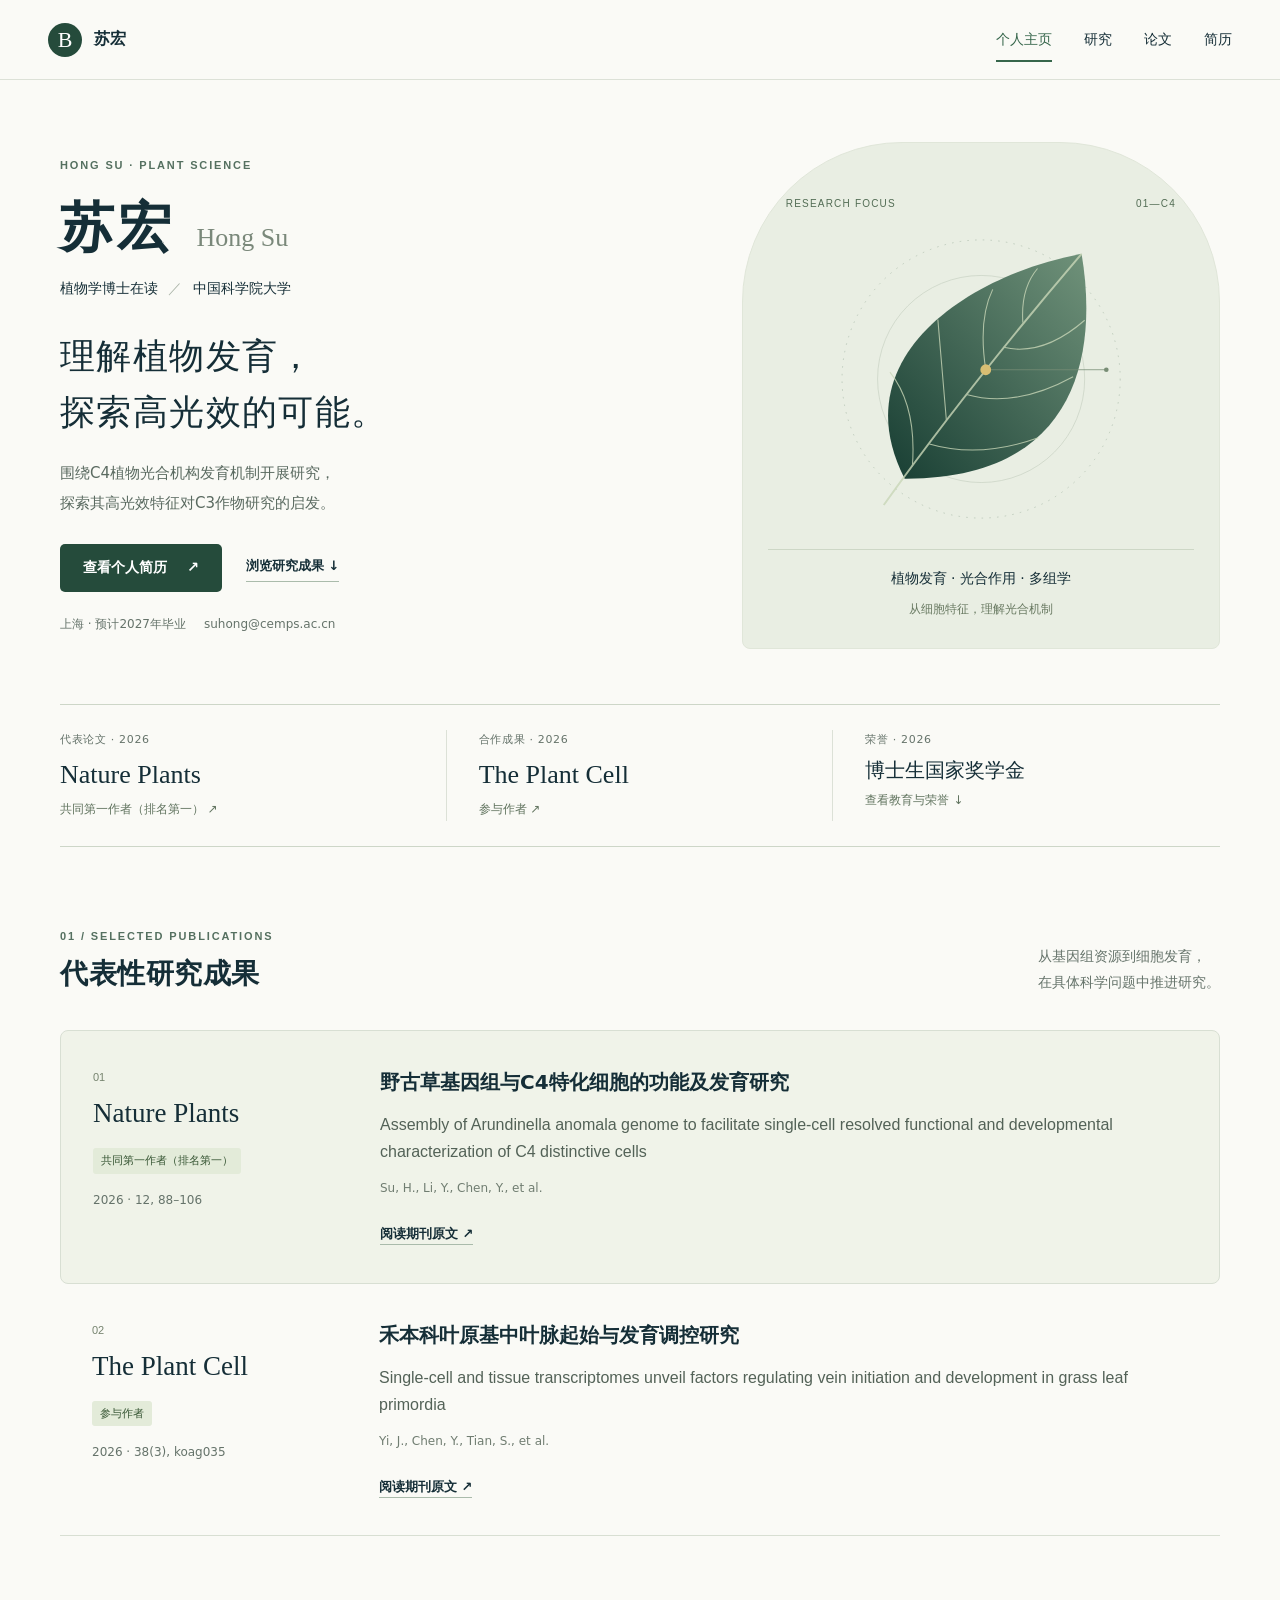
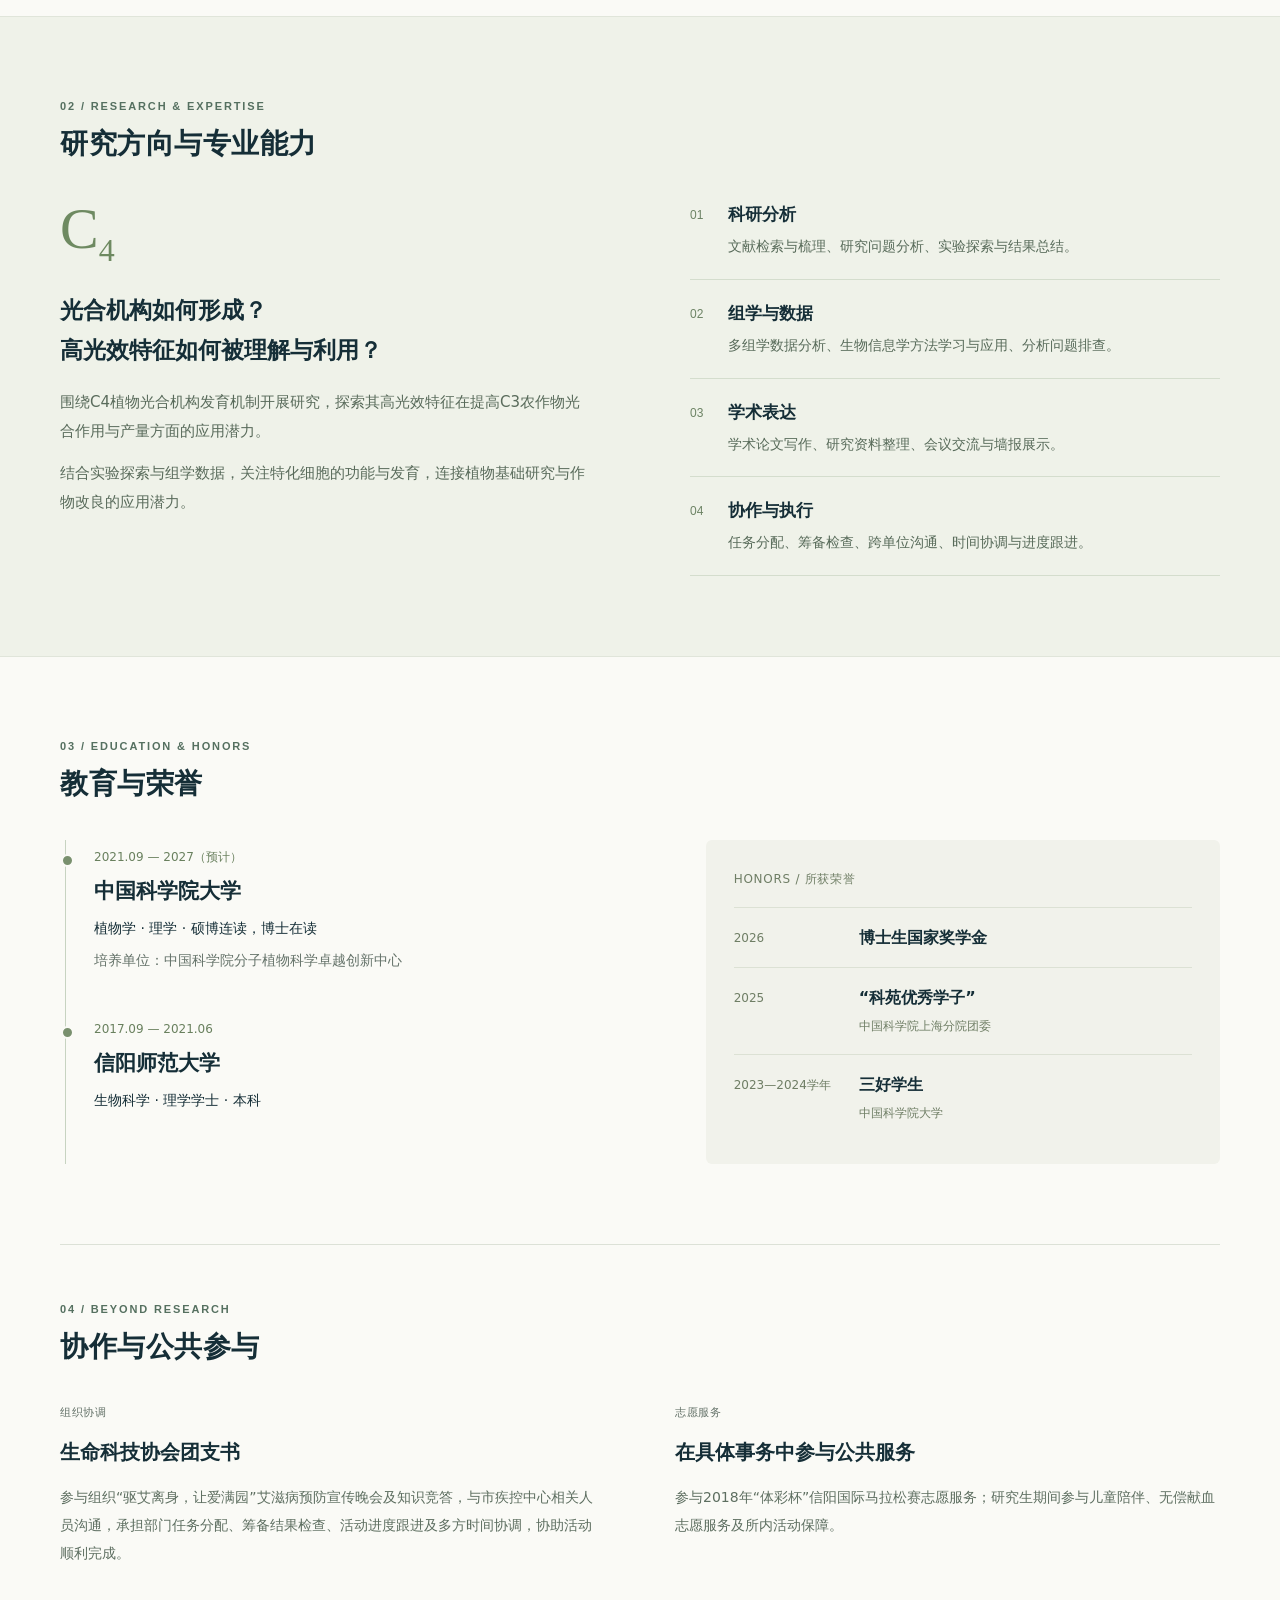
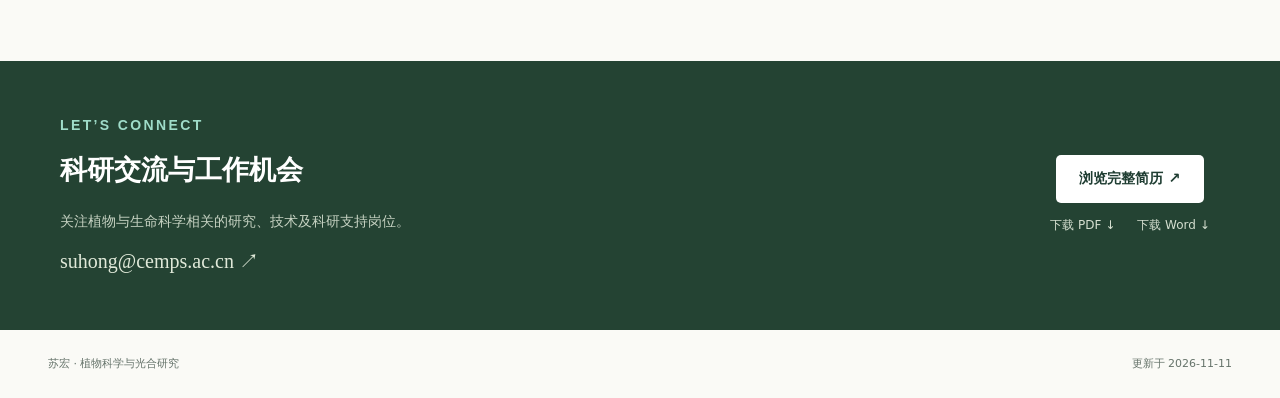
==== commit 4992ab92: "Improve portfolio layout and readability" ====
--- a/index.html
+++ b/index.html
@@ -1,14 +1,14 @@
 <!doctype html>
 <html lang="zh-CN"><head><meta charset="utf-8"><meta name="viewport" content="width=device-width,initial-scale=1">
-<title>个人主页 · 苏宏</title><meta name="description" content="中国科学院大学植物学博士在读，预计2027年毕业，研究聚焦C4植物光合机构发育机制及高光效特征的应用潜力。以共同第一作者（排名第一）在Nature Plants发表论文1篇，作为参与作者在The Plant Cell发表论文1篇。具备实验研究、多组学数据分析及学术写作经验，能够主动学习方法、分析解决研究问题，并具有跨单位沟通与活动协调经历。">
-<meta name="theme-color" content="#102c35">
-<link rel="icon" type="image/svg+xml" href="favicon.svg"><link rel="stylesheet" href="style.css"></head><body class="">
+<title>植物科学研究 · 苏宏</title><meta name="description" content="中国科学院大学植物学博士在读，预计2027年毕业，研究聚焦C4植物光合机构发育机制及高光效特征的应用潜力。以共同第一作者（排名第一）在Nature Plants发表论文1篇，作为参与作者在The Plant Cell发表论文1篇。具备实验研究、多组学数据分析及学术写作经验，能够主动学习方法、分析解决研究问题，并具有跨单位沟通与活动协调经历。">
+<meta name="theme-color" content="#254b3b">
+<link rel="icon" type="image/svg+xml" href="favicon.svg"><link rel="stylesheet" href="style.css"></head><body class="portfolio">
 <a class="skip-link" href="#main">跳到主要内容</a><header class="site-header"><a class="brand" href="index.html"><span class="brand-mark" aria-hidden="true">B</span><span>苏宏</span></a><nav aria-label="主导航"><a href="index.html" aria-current="page">个人主页</a><a href="index.html#research">研究</a><a href="index.html#publications">论文</a><a href="resume.html" >简历</a></nav></header><main id="main">
-<section class="hero wrap"><div><p class="eyebrow">PLANT SCIENCE / RESEARCH PROFILE</p><h1>苏宏</h1><p class="hero-role">植物学博士研究者</p><p class="hero-intro">中国科学院大学植物学在读博士，围绕C4植物光合机构发育机制开展研究，探索其高光效特征用于提升C3农作物光合作用与产量的应用潜力。关注植物科学问题，也重视数据分析、学术表达与团队协作。</p><div class="hero-actions"><a class="button primary" href="resume.html">查看与导出简历 <span aria-hidden="true">↗</span></a><a class="text-link" href="#publications">学术成果</a></div><div class="contact-line"><span>上海</span><span>中国科学院大学</span><a href="mailto:suhong@cemps.ac.cn">suhong@cemps.ac.cn</a></div></div>
-<aside class="research-card"><p class="eyebrow">研究焦点</p><p class="c4">C<span>4</span></p><h2>从发育机制<br>到高光效潜力</h2><p>关注植物如何建立光合机构，以及这些特征对作物研究的启发。</p><div class="card-topics"><span>植物发育</span><span>光合作用</span><span>多组学</span></div><div class="card-rule"></div><p class="card-caption">博士研究 · 中国科学院大学</p></aside></section>
-<section id="research" class="section wrap"><div class="section-heading"><p class="eyebrow">01 / RESEARCH</p><h2>研究与专业能力</h2></div><div class="research-grid"><div><h3>C4植物光合机构发育机制与高光效特征研究</h3><p class="body-copy">围绕C4植物光合机构发育机制开展研究，探索其高光效特征在提高C3农作物光合作用与产量方面的应用潜力。</p><p class="body-copy">学习并应用生物信息学分析方法，开展多组学数据分析；通过文献检索和技术交流解决研究中的具体问题。</p></div><div class="skills-grid"><article><h3>科研分析</h3><p>文献检索与梳理、研究问题分析、实验探索与结果总结。</p></article><article><h3>组学与数据</h3><p>多组学数据分析、生物信息学方法学习与应用、分析问题排查。</p></article><article><h3>学术表达</h3><p>学术论文写作、研究资料整理、会议交流与墙报展示。</p></article><article><h3>协作与执行</h3><p>任务分配、筹备检查、跨单位沟通、时间协调与进度跟进。</p></article></div></div></section>
-<section id="publications" class="section publication-section"><div class="wrap"><div class="section-heading"><p class="eyebrow">02 / PUBLICATIONS</p><h2>学术成果</h2></div><article class="publication"><span class="pub-no">01</span><div><p class="journal">Nature Plants</p><h3 lang="en">Assembly of Arundinella anomala genome to facilitate single-cell resolved functional and developmental characterization of C4 distinctive cells</h3><p class="muted">Su, H., Li, Y., Chen, Y., et al. · 2026 · 12, 88–106</p><a class="text-link" href="https://doi.org/10.1038/s41477-025-02183-7" target="_blank" rel="noopener noreferrer">阅读论文 <span aria-hidden="true">↗</span></a></div><span class="role-tag">共同第一作者（排名第一）</span></article><article class="publication"><span class="pub-no">02</span><div><p class="journal">The Plant Cell</p><h3 lang="en">Single-cell and tissue transcriptomes unveil factors regulating vein initiation and development in grass leaf primordia</h3><p class="muted">Yi, J., Chen, Y., Tian, S., et al. · 2026 · 38(3), koag035</p><a class="text-link" href="https://doi.org/10.1093/plcell/koag035" target="_blank" rel="noopener noreferrer">阅读论文 <span aria-hidden="true">↗</span></a></div><span class="role-tag">参与作者</span></article></div></section>
-<section class="section wrap"><div class="section-heading"><p class="eyebrow">03 / EDUCATION</p><h2>教育与荣誉</h2></div><div class="education-grid"><div><article class="edu-row"><p class="meta">2021.09 — 2027（预计）</p><div><h3>中国科学院大学</h3><p>植物学 · 理学 · 硕博连读，博士在读</p><p class="muted">中国科学院分子植物科学卓越创新中心</p></div></article><article class="edu-row"><p class="meta">2017.09 — 2021.06</p><div><h3>信阳师范大学</h3><p>生物科学 · 理学学士 · 本科</p></div></article></div><div class="award-list"><article><p class="meta">2026</p><h3>博士生国家奖学金</h3><p class="muted"></p></article><article><p class="meta">2025</p><h3>“科苑优秀学子”</h3><p class="muted">中国科学院上海分院团委</p></article><article><p class="meta">2023—2024学年</p><h3>三好学生</h3><p class="muted">中国科学院大学</p></article></div></div></section>
-<section class="section wrap experience-section"><div class="section-heading"><p class="eyebrow">04 / COLLABORATION</p><h2>协作与社会实践</h2></div><div class="experience-grid"><article><p class="meta">本科期间 · 生命科技协会团支书</p><h3>把不同团队的工作衔接起来</h3><p>参与组织“驱艾离身，让爱满园”艾滋病预防宣传晚会及知识竞答，与市疾控中心相关人员沟通，承担部门任务分配、筹备结果检查、活动进度跟进及多方时间协调，协助活动顺利完成。</p></article><article><p class="meta">志愿服务</p><h3>在具体事务中参与公共服务</h3><p>参与2018年“体彩杯”信阳国际马拉松赛志愿服务；研究生期间参与儿童陪伴、无偿献血志愿服务及所内活动保障。</p></article></div></section>
-<section class="contact-section"><div class="wrap contact-inner"><div><p class="eyebrow">CONTACT</p><h2>科研交流与工作机会</h2><p>关注植物与生命科学相关的研究、技术及科研支持岗位。</p></div><div><a class="button light" href="mailto:suhong@cemps.ac.cn">邮件联系</a><a class="button outline" href="resume.html">查看完整简历</a></div></div></section>
-</main><footer class="site-footer"><span>苏宏 · 植物科学与光合研究</span><span>更新于 2026-11-05</span></footer></body></html>+ <section class="hero wrap"><div class="hero-copy"><p class="eyebrow">HONG SU · PLANT SCIENCE</p><h1>苏宏<span>Hong Su</span></h1><p class="hero-role">植物学博士在读 <span>／</span> 中国科学院大学</p><h2 class="hero-statement">理解植物发育，<br>探索高光效的可能。</h2><p class="hero-intro">围绕C4植物光合机构发育机制开展研究，<br class="desktop-break">探索其高光效特征对C3作物研究的启发。</p><div class="hero-actions"><a class="button primary" href="resume.html">查看个人简历 <span aria-hidden="true">↗</span></a><a class="text-link" href="#publications">浏览研究成果 ↓</a></div><div class="contact-line"><span>上海 · 预计2027年毕业</span><a href="mailto:suhong@cemps.ac.cn">suhong@cemps.ac.cn</a></div></div><aside class="botanical"><div class="figure-top"><span>RESEARCH FOCUS</span><span>01—C4</span></div><svg viewBox="0 0 440 440" aria-hidden="true" class="leaf-art"><defs><linearGradient id="leaf" x1="0" y1="1" x2="1" y2="0"><stop stop-color="#183e33"/><stop offset="1" stop-color="#70927a"/></linearGradient></defs><circle cx="220" cy="220" r="180" fill="none" stroke="#b5c4b4" stroke-dasharray="2 8"/><circle cx="220" cy="220" r="134" fill="none" stroke="#cbd5c6"/><path d="M121 349C39 189 209 84 350 58C373 195 339 350 121 349Z" fill="url(#leaf)"/><g fill="none" stroke="#c9d7b8" stroke-width="1.4" opacity=".8"><path d="M94 383Q204 229 350 58" stroke-width="2.5"/><path d="M131 333Q137 255 102 211M153 304Q218 323 294 296M175 273Q168 191 164 143M201 240Q264 258 339 217M226 208Q216 143 235 104M249 179Q300 191 354 144M274 147Q271 103 293 77"/></g><circle cx="226" cy="208" r="7" fill="#d8be73"/><path d="M233 208H382" fill="none" stroke="#788d75"/><circle cx="382" cy="208" r="3" fill="#788d75"/></svg><div class="figure-bottom"><p>植物发育 · 光合作用 · 多组学</p><span>从细胞特征，理解光合机制</span></div></aside></section>
+ <section class="highlights wrap" aria-label="代表成果"><a href="#publications"><span class="mini-label">代表论文 · 2026</span><strong>Nature Plants</strong><span>共同第一作者（排名第一） ↗</span></a><a href="#publications"><span class="mini-label">合作成果 · 2026</span><strong>The Plant Cell</strong><span>参与作者 ↗</span></a><a href="#education"><span class="mini-label">荣誉 · 2026</span><strong class="honor-name">博士生国家奖学金</strong><span>查看教育与荣誉 ↓</span></a></section>
+ <section id="publications" class="section wrap"><div class="section-heading"><div><p class="eyebrow">01 / SELECTED PUBLICATIONS</p><h2>代表性研究成果</h2></div><p>从基因组资源到细胞发育，<br>在具体科学问题中推进研究。</p></div><div class="papers"><article class="paper featured-paper"><div class="paper-side"><span class="pub-no">01</span><p class="journal">Nature Plants</p><span class="role-tag">共同第一作者（排名第一）</span><p class="paper-year">2026 · 12, 88–106</p></div><div class="paper-main"><h3>野古草基因组与C4特化细胞的功能及发育研究</h3><p lang="en" class="paper-title">Assembly of Arundinella anomala genome to facilitate single-cell resolved functional and developmental characterization of C4 distinctive cells</p><p class="paper-authors">Su, H., Li, Y., Chen, Y., et al.</p><a class="text-link" href="https://doi.org/10.1038/s41477-025-02183-7" target="_blank" rel="noopener noreferrer">阅读期刊原文 <span aria-hidden="true">↗</span></a></div></article><article class="paper "><div class="paper-side"><span class="pub-no">02</span><p class="journal">The Plant Cell</p><span class="role-tag">参与作者</span><p class="paper-year">2026 · 38(3), koag035</p></div><div class="paper-main"><h3>禾本科叶原基中叶脉起始与发育调控研究</h3><p lang="en" class="paper-title">Single-cell and tissue transcriptomes unveil factors regulating vein initiation and development in grass leaf primordia</p><p class="paper-authors">Yi, J., Chen, Y., Tian, S., et al.</p><a class="text-link" href="https://doi.org/10.1093/plcell/koag035" target="_blank" rel="noopener noreferrer">阅读期刊原文 <span aria-hidden="true">↗</span></a></div></article></div></section>
+ <section id="research" class="research-band"><div class="section wrap"><div class="section-heading"><div><p class="eyebrow">02 / RESEARCH & EXPERTISE</p><h2>研究方向与专业能力</h2></div></div><div class="research-grid"><div class="research-narrative"><span class="research-symbol">C<sub>4</sub></span><h3>光合机构如何形成？<br>高光效特征如何被理解与利用？</h3><p>围绕C4植物光合机构发育机制开展研究，探索其高光效特征在提高C3农作物光合作用与产量方面的应用潜力。</p><p>结合实验探索与组学数据，关注特化细胞的功能与发育，连接植物基础研究与作物改良的应用潜力。</p></div><div class="expertise-list"><article><span>01</span><div><h3>科研分析</h3><p>文献检索与梳理、研究问题分析、实验探索与结果总结。</p></div></article><article><span>02</span><div><h3>组学与数据</h3><p>多组学数据分析、生物信息学方法学习与应用、分析问题排查。</p></div></article><article><span>03</span><div><h3>学术表达</h3><p>学术论文写作、研究资料整理、会议交流与墙报展示。</p></div></article><article><span>04</span><div><h3>协作与执行</h3><p>任务分配、筹备检查、跨单位沟通、时间协调与进度跟进。</p></div></article></div></div></div></section>
+ <section id="education" class="section wrap"><div class="section-heading"><div><p class="eyebrow">03 / EDUCATION & HONORS</p><h2>教育与荣誉</h2></div></div><div class="education-grid"><div class="education-timeline"><article><p class="meta">2021.09 — 2027（预计）</p><h3>中国科学院大学</h3><p>植物学 · 理学 · 硕博连读，博士在读</p><p class="muted">培养单位：中国科学院分子植物科学卓越创新中心</p></article><article><p class="meta">2017.09 — 2021.06</p><h3>信阳师范大学</h3><p>生物科学 · 理学学士 · 本科</p></article></div><div class="honors"><p class="mini-label">HONORS / 所获荣誉</p><article><span>2026</span><div><h3>博士生国家奖学金</h3></div></article><article><span>2025</span><div><h3>“科苑优秀学子”</h3><p>中国科学院上海分院团委</p></div></article><article><span>2023—2024学年</span><div><h3>三好学生</h3><p>中国科学院大学</p></div></article></div></div></section>
+ <section class="section wrap practice"><div class="section-heading"><div><p class="eyebrow">04 / BEYOND RESEARCH</p><h2>协作与公共参与</h2></div></div><div class="experience-grid"><article><span class="mini-label">组织协调</span><h3>生命科技协会团支书</h3><p>参与组织“驱艾离身，让爱满园”艾滋病预防宣传晚会及知识竞答，与市疾控中心相关人员沟通，承担部门任务分配、筹备结果检查、活动进度跟进及多方时间协调，协助活动顺利完成。</p></article><article><span class="mini-label">志愿服务</span><h3>在具体事务中参与公共服务</h3><p>参与2018年“体彩杯”信阳国际马拉松赛志愿服务；研究生期间参与儿童陪伴、无偿献血志愿服务及所内活动保障。</p></article></div></section>
+ <section class="contact-section" id="contact"><div class="wrap contact-inner"><div><p class="eyebrow">LET’S CONNECT</p><h2>科研交流与工作机会</h2><p>关注植物与生命科学相关的研究、技术及科研支持岗位。</p><a class="contact-email" href="mailto:suhong@cemps.ac.cn">suhong@cemps.ac.cn ↗</a></div><div class="contact-downloads"><a class="button light" href="resume.html">浏览完整简历 ↗</a><div><a href="resume.pdf" download>下载 PDF ↓</a><a href="resume.docx" download>下载 Word ↓</a></div></div></div></section>
+ </main><footer class="site-footer"><span>苏宏 · 植物科学与光合研究</span><span>更新于 2026-11-11</span></footer>
--- a/style.css
+++ b/style.css
@@ -5,3 +5,14 @@
 @page{size:A4;margin:13mm 15mm}
 @media print{.cv-section:nth-of-type(5){break-before:page;margin-top:0}}
 @media print{html{font-size:10pt}body,.resume-page{background:white;color:#172c34;-webkit-print-color-adjust:exact;print-color-adjust:exact}.site-header,.site-footer,.resume-toolbar,.print-help,.draft-note,.skip-link{display:none!important}.resume-main{width:auto;margin:0}.cv-paper{border:0;padding:0;box-shadow:none}.cv-header{padding-bottom:9pt;margin-bottom:10pt;break-inside:avoid}.cv-header h1{font-size:23pt}.cv-subtitle{font-size:10pt;margin:3pt 0 5pt}.cv-contact{font-size:9pt}.cv-section{margin-top:10pt}.cv-section h2{font-size:11pt;margin-bottom:5pt;padding-bottom:3pt;break-after:avoid}.cv-section p,.cv-section li,.entry-title{font-size:9.5pt;line-height:1.55}.cv-section ul,.cv-section ol{margin:4pt 0}.cv-section li+li{margin-top:2pt}.entry-title>span{font-size:9pt}.cv-entry+.cv-entry{margin-top:7pt}.cv-section li,.cv-entry,.cv-publications{break-inside:avoid}.cv-section a{text-decoration:none}p,li{orphans:2;widows:2}.cv-label{display:block;font-size:9pt}}
+
+/* Screen presentation is independent of the existing A4 resume styles. */
+@media screen {
+body{--ink:#203e33;--text:#42554c;--muted:#65736a;--accent:#36664b;--line:#dce1d7;--pale:#f0f2ea;background:#fafaf6}
+.site-header{max-width:1344px;margin:auto;min-height:80px;padding:18px 48px;background:#fafaf6;border-bottom:1px solid var(--line)}
+.brand-mark{background:#254b3b;border-radius:50%;font-size:22px;width:34px;height:34px}.site-header nav{gap:32px}.site-header nav a{font-size:14px}.button{min-height:48px;border-radius:5px;padding:12px 22px}.primary{background:#254b3b}.primary:hover{background:#397056}.wrap{width:min(1160px,calc(100% - 96px))}.eyebrow{font-family:Arial,sans-serif;font-size:11px;letter-spacing:.17em;font-weight:600;color:#557060}.section{padding-block:80px}.section-heading{display:flex;justify-content:space-between;align-items:end;gap:30px;margin-bottom:35px}.section-heading>p{font-size:14px;line-height:1.8;color:var(--muted);margin:0}.section h2{font-family:"Microsoft YaHei","PingFang SC",sans-serif;font-size:28px;font-weight:600;letter-spacing:.02em}.section h3{font-size:18px}.mini-label{display:block;font-size:11px;letter-spacing:.06em;color:var(--muted)}
+.portfolio .hero{grid-template-columns:1.3fr 1fr;gap:60px;padding-block:62px 55px}.portfolio .hero h1{font-family:"Microsoft YaHei","PingFang SC",sans-serif;font-size:54px;font-weight:600;line-height:1.2;margin:20px 0 16px;letter-spacing:.06em}.hero h1 span{font-family:Georgia,serif;font-size:26px;letter-spacing:0;font-weight:400;color:#7a887a;margin-left:22px}.portfolio .hero-role{font-size:14px;font-weight:400;line-height:1.8;margin:0 0 28px}.hero-role span{color:#a8b2a6;margin-inline:6px}.hero-statement{font-family:"Songti SC",SimSun,serif;font-size:35px;font-weight:500;line-height:1.6;letter-spacing:.04em;margin:0 0 18px}.portfolio .hero-intro{font-size:15px;line-height:1.95;color:#5a6a60}.hero-actions{margin:26px 0 22px;gap:24px}.contact-line{font-size:12px;gap:8px 18px}.contact-line a{overflow-wrap:anywhere}.text-link{font-size:13px;border-color:#aabbab}.botanical{background:#e9eee3;border:1px solid #e0e6d9;border-radius:160px 160px 8px 8px;align-self:stretch;min-width:0;display:flex;flex-direction:column;justify-content:center;padding:35px 25px 25px;position:relative}.figure-top{display:flex;justify-content:space-between;gap:20px;font:10px Arial,sans-serif;letter-spacing:.12em;color:#536d55;padding:20px 18px 0}.leaf-art{width:100%;max-height:340px;display:block}.figure-bottom{text-align:center;border-top:1px solid #cdd7c6;padding-top:16px}.figure-bottom p{font-size:14px;margin:0 0 3px}.figure-bottom span{font-size:12px;color:#687961}.highlights{display:grid;grid-template-columns:1fr 1fr 1fr;border-block:1px solid #cdd6c8;padding-block:25px;margin-bottom:0}.highlights>a{display:flex;flex-direction:column;gap:4px;padding:0 32px;border-right:1px solid #dce1d7}.highlights>a:first-child{padding-left:0}.highlights>a:last-child{border:0}.highlights strong{font:26px Georgia,serif;line-height:1.6}.highlights strong.honor-name{font-family:inherit;font-size:20px;font-weight:500}.highlights a>span:last-child{font-size:12px;color:#61745f}.portfolio #publications{border-top:0}.paper{display:grid;grid-template-columns:245px 1fr;gap:42px;padding:35px 32px;border-bottom:1px solid #d8dfd3}.featured-paper{background:#f0f3e9;border:1px solid #d8dfd3;border-radius:8px}.paper-side{position:relative}.paper-side .pub-no{font:11px Arial,sans-serif;color:#76846f;display:block;margin-bottom:15px}.paper .journal{font:27px Georgia,serif;margin:0 0 16px}.paper .role-tag{font-size:11px;white-space:normal;display:inline-block;background:#e3ebd9;border:0;border-radius:3px;padding:3px 8px;color:#365533}.paper-year{font-size:12px;color:var(--muted);margin-top:16px}.paper-main h3{font-size:20px;line-height:1.65;font-weight:600;margin:0 0 12px}.paper-title{font-family:Arial,sans-serif;font-size:16px;line-height:1.7;color:#536257;margin:0 0 13px;overflow-wrap:anywhere}.paper-authors{font-size:12px;color:#707d71;line-height:1.8;margin-bottom:19px}.research-band{background:#eff2e9;border-block:1px solid #e0e5da}.research-band .section{border:0}.research-grid{grid-template-columns:1fr 1fr;gap:100px}.research-symbol{font:58px Georgia,serif;line-height:1;color:#6e8a61;display:block;margin-bottom:24px}.research-symbol sub{font-size:32px}.research-narrative h3{font-size:23px;line-height:1.75;margin-bottom:18px}.research-narrative p{font-size:15px;line-height:1.95;color:#596b5b;margin:12px 0}.expertise-list article{display:flex;gap:25px;padding:19px 0;border-bottom:1px solid #d4ddcd}.expertise-list article:first-child{padding-top:0}.expertise-list article>span{font:12px Arial,sans-serif;color:#6c8364;padding-top:8px}.expertise-list h3{font-size:17px;margin:0 0 5px}.expertise-list p{font-size:14px;color:#586b5a;line-height:1.85;margin:0}.portfolio #education{border:0}.education-grid{gap:80px;grid-template-columns:1.1fr 1fr}.education-timeline{border-left:1px solid #c7d3c1;padding-left:28px;margin-left:5px}.education-timeline article{position:relative;padding:0 0 32px}.education-timeline article:last-child{padding-bottom:0}.education-timeline article:before{content:"";width:9px;height:9px;border-radius:50%;background:#79906e;position:absolute;left:-33px;top:8px;border:2px solid #fafaf6}.education-timeline h3{font-size:21px;margin:5px 0}.education-timeline p{font-size:14px;margin:6px 0;line-height:1.85}.education-timeline .meta{font-size:12px;color:#69805e}.honors{padding:24px 28px;background:#f1f2eb;border-radius:6px}.honors>.mini-label{margin-bottom:16px}.honors article{display:grid;grid-template-columns:110px 1fr;gap:15px;padding:16px 0;border-top:1px solid #dce1d4}.honors article>span{font-size:12px;color:#6f7e65;padding-top:4px}.honors h3{font-size:16px;margin:0}.honors p{font-size:12px;color:#6f7e65;margin:5px 0 0}.practice{padding-top:55px}.experience-grid{gap:70px}.experience-grid h3{font-size:20px;margin:12px 0}.experience-grid p{font-size:14px;line-height:2;color:#5d6e60}.contact-section{background:#244333;padding-block:52px}.contact-inner h2{font-size:27px}.contact-inner p{font-size:14px;color:#c6d2c2}.contact-email{font:20px Georgia,serif;color:#e0e9d9;overflow-wrap:anywhere}.contact-downloads{flex-direction:column;align-items:center;min-width:180px}.contact-downloads>div{display:flex;gap:22px;font-size:12px;color:#d5dfd0}.site-footer{max-width:1344px;margin:auto;padding:24px 48px;font-size:11px}.resume-page{background:#f0f2ea}.resume-page .site-header{background:#fafaf6}.resume-toolbar{padding:20px 24px;background:white;border:1px solid #dce1d7;border-radius:8px}.resume-main{max-width:1000px}.cv-paper{border-radius:6px}.cv-section p,.cv-section li{line-height:1.9}.cv-section{margin-top:28px}.print-help{font-size:12px;padding-inline:8px}
+@media(max-width:1000px){.wrap{width:calc(100% - 56px)}.portfolio .hero{gap:30px}.hero-statement{font-size:30px}.hero h1 span{display:block;margin:8px 0 0;font-size:22px}.research-grid{gap:45px}.paper{grid-template-columns:205px 1fr;gap:28px;padding:28px 24px}.education-grid{gap:35px}.highlights>a{padding-inline:22px}.highlights strong{font-size:23px}.highlights strong.honor-name{font-size:18px}.honors{padding:20px}.honors article{grid-template-columns:85px 1fr}}
+@media(max-width:640px){.site-header{padding:14px 20px;flex-direction:row;align-items:center;gap:12px;flex-wrap:wrap}.site-header nav{width:auto;gap:17px}.site-header nav a{font-size:12px}.brand-mark{display:none}.brand{font-size:16px}.wrap{width:calc(100% - 40px)}.portfolio .hero{grid-template-columns:1fr;padding:38px 0 32px;gap:30px}.portfolio .hero h1{font-size:42px;margin-top:12px}.hero h1 span{display:inline;font-size:24px;margin-left:18px}.portfolio .hero-role{font-size:13px;margin-bottom:20px}.hero-statement{font-size:29px;line-height:1.65}.portfolio .hero-intro{font-size:14px}.desktop-break{display:none}.hero-actions{gap:20px;flex-wrap:wrap}.button{font-size:13px;padding:11px 17px}.botanical{border-radius:100px 100px 6px 6px;padding:20px;max-width:390px;width:100%;justify-self:center}.leaf-art{height:220px}.figure-top{padding:12px 14px 0}.figure-bottom p{font-size:13px}.figure-bottom span{font-size:11px}.highlights{grid-template-columns:1fr;padding-block:0}.highlights>a,.highlights>a:first-child{padding:18px 0;border-right:0;border-bottom:1px solid #dce1d7;display:grid;grid-template-columns:1fr auto;align-items:center;gap:3px 10px}.highlights .mini-label{grid-column:1 / -1}.highlights strong{font-size:23px}.highlights strong.honor-name{font-size:18px}.highlights a>span:last-child{font-size:10px}.section{padding-block:44px}.section h2{font-size:23px}.section-heading{display:block;margin-bottom:25px}.section-heading>p{margin-top:12px;font-size:13px}.paper{grid-template-columns:1fr;gap:10px;padding:24px 20px}.paper-side .pub-no{display:none}.paper .journal{font-size:25px;margin:0 0 10px}.paper-year{margin:10px 0;font-size:11px}.paper-main h3{font-size:18px}.paper-title{font-size:14px;line-height:1.8}.paper-authors{font-size:11px}.research-grid,.education-grid,.experience-grid{grid-template-columns:1fr;gap:32px}.research-narrative h3{font-size:21px}.research-narrative p{font-size:14px}.research-symbol{font-size:45px;margin-bottom:17px}.expertise-list article{padding:17px 0}.honors article{grid-template-columns:92px 1fr}.education-timeline h3{font-size:19px}.education-timeline p{font-size:13px}.contact-section{padding-block:36px}.contact-inner{align-items:flex-start}.contact-inner h2{font-size:23px}.contact-email{font-size:19px}.contact-downloads{align-items:flex-start}.site-footer{padding:23px 20px}.resume-toolbar{padding:16px}.cv-paper{padding:24px 18px}.resume-main{width:calc(100% - 24px)}.toolbar-actions .button{font-size:12px;padding:10px 12px}.cv-section p,.cv-section li{font-size:14px}.cv-header h1{font-size:29px}.cv-subtitle{font-size:14px}.cv-contact{font-size:12px}}
+@media(max-width:360px){.site-header nav{gap:12px}.highlights>a,.highlights>a:first-child{display:flex;align-items:flex-start}.hero-statement{font-size:26px}}
+}
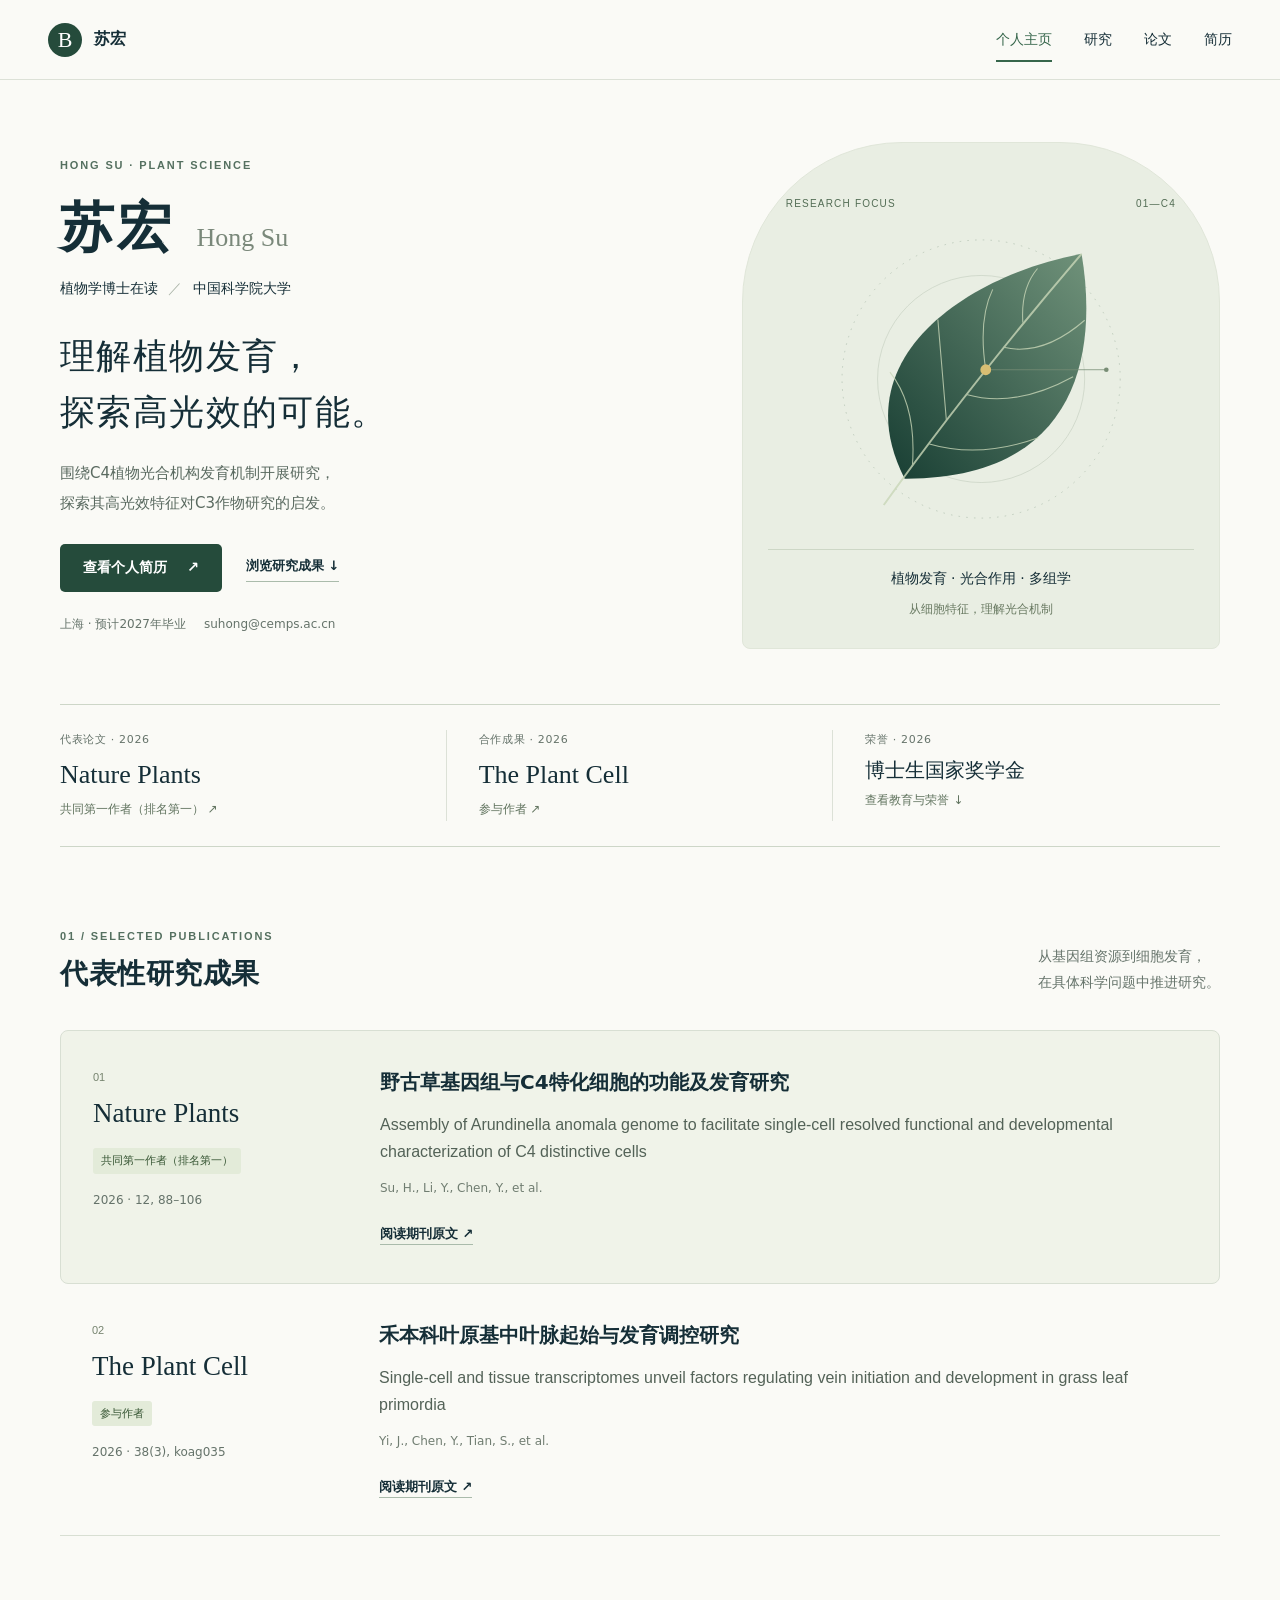
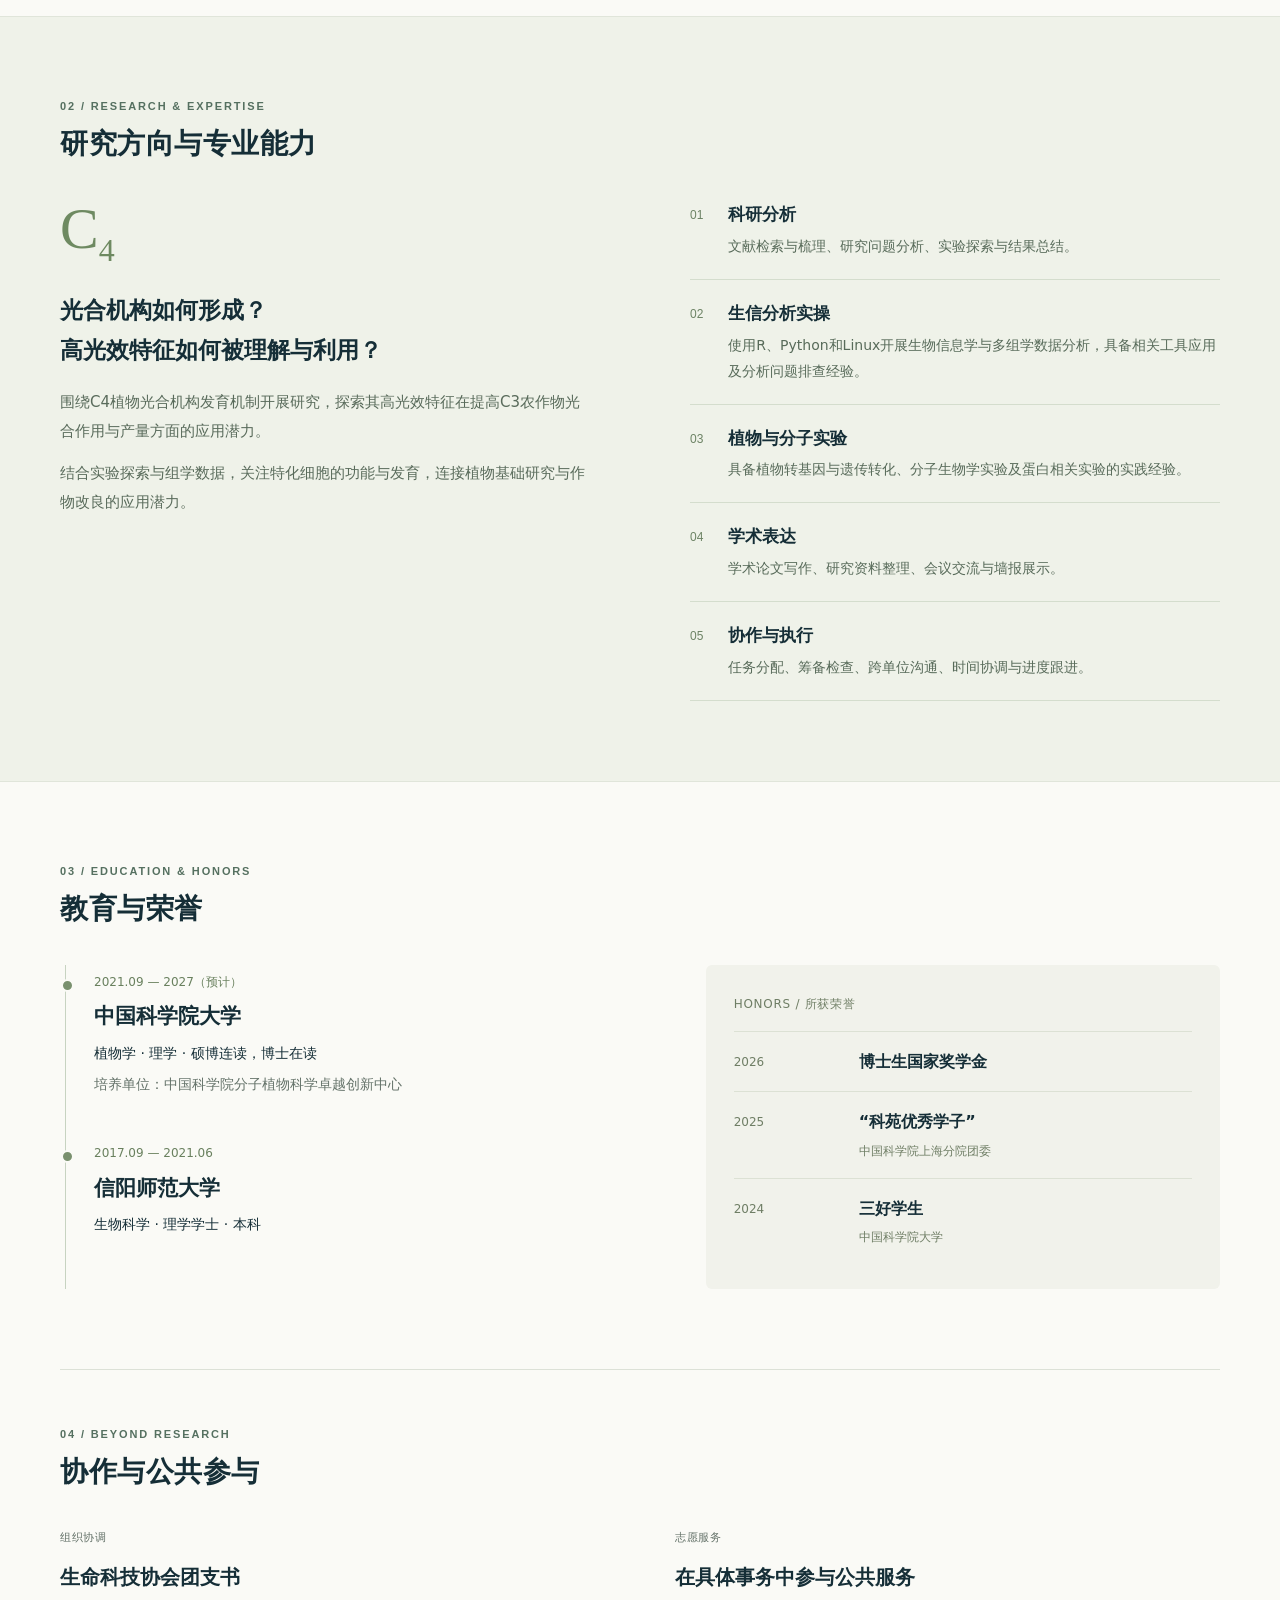
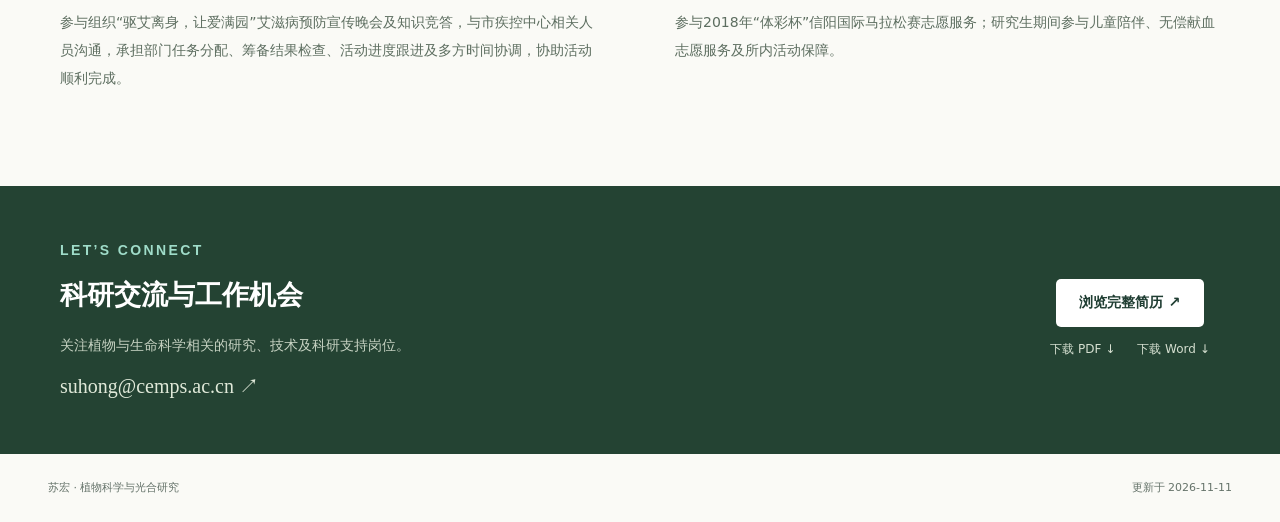
==== commit b9f95327: "Add bioinformatics and laboratory skills; update honor year" ====
--- a/index.html
+++ b/index.html
@@ -7,8 +7,8 @@
  <section class="hero wrap"><div class="hero-copy"><p class="eyebrow">HONG SU · PLANT SCIENCE</p><h1>苏宏<span>Hong Su</span></h1><p class="hero-role">植物学博士在读 <span>／</span> 中国科学院大学</p><h2 class="hero-statement">理解植物发育，<br>探索高光效的可能。</h2><p class="hero-intro">围绕C4植物光合机构发育机制开展研究，<br class="desktop-break">探索其高光效特征对C3作物研究的启发。</p><div class="hero-actions"><a class="button primary" href="resume.html">查看个人简历 <span aria-hidden="true">↗</span></a><a class="text-link" href="#publications">浏览研究成果 ↓</a></div><div class="contact-line"><span>上海 · 预计2027年毕业</span><a href="mailto:suhong@cemps.ac.cn">suhong@cemps.ac.cn</a></div></div><aside class="botanical"><div class="figure-top"><span>RESEARCH FOCUS</span><span>01—C4</span></div><svg viewBox="0 0 440 440" aria-hidden="true" class="leaf-art"><defs><linearGradient id="leaf" x1="0" y1="1" x2="1" y2="0"><stop stop-color="#183e33"/><stop offset="1" stop-color="#70927a"/></linearGradient></defs><circle cx="220" cy="220" r="180" fill="none" stroke="#b5c4b4" stroke-dasharray="2 8"/><circle cx="220" cy="220" r="134" fill="none" stroke="#cbd5c6"/><path d="M121 349C39 189 209 84 350 58C373 195 339 350 121 349Z" fill="url(#leaf)"/><g fill="none" stroke="#c9d7b8" stroke-width="1.4" opacity=".8"><path d="M94 383Q204 229 350 58" stroke-width="2.5"/><path d="M131 333Q137 255 102 211M153 304Q218 323 294 296M175 273Q168 191 164 143M201 240Q264 258 339 217M226 208Q216 143 235 104M249 179Q300 191 354 144M274 147Q271 103 293 77"/></g><circle cx="226" cy="208" r="7" fill="#d8be73"/><path d="M233 208H382" fill="none" stroke="#788d75"/><circle cx="382" cy="208" r="3" fill="#788d75"/></svg><div class="figure-bottom"><p>植物发育 · 光合作用 · 多组学</p><span>从细胞特征，理解光合机制</span></div></aside></section>
  <section class="highlights wrap" aria-label="代表成果"><a href="#publications"><span class="mini-label">代表论文 · 2026</span><strong>Nature Plants</strong><span>共同第一作者（排名第一） ↗</span></a><a href="#publications"><span class="mini-label">合作成果 · 2026</span><strong>The Plant Cell</strong><span>参与作者 ↗</span></a><a href="#education"><span class="mini-label">荣誉 · 2026</span><strong class="honor-name">博士生国家奖学金</strong><span>查看教育与荣誉 ↓</span></a></section>
  <section id="publications" class="section wrap"><div class="section-heading"><div><p class="eyebrow">01 / SELECTED PUBLICATIONS</p><h2>代表性研究成果</h2></div><p>从基因组资源到细胞发育，<br>在具体科学问题中推进研究。</p></div><div class="papers"><article class="paper featured-paper"><div class="paper-side"><span class="pub-no">01</span><p class="journal">Nature Plants</p><span class="role-tag">共同第一作者（排名第一）</span><p class="paper-year">2026 · 12, 88–106</p></div><div class="paper-main"><h3>野古草基因组与C4特化细胞的功能及发育研究</h3><p lang="en" class="paper-title">Assembly of Arundinella anomala genome to facilitate single-cell resolved functional and developmental characterization of C4 distinctive cells</p><p class="paper-authors">Su, H., Li, Y., Chen, Y., et al.</p><a class="text-link" href="https://doi.org/10.1038/s41477-025-02183-7" target="_blank" rel="noopener noreferrer">阅读期刊原文 <span aria-hidden="true">↗</span></a></div></article><article class="paper "><div class="paper-side"><span class="pub-no">02</span><p class="journal">The Plant Cell</p><span class="role-tag">参与作者</span><p class="paper-year">2026 · 38(3), koag035</p></div><div class="paper-main"><h3>禾本科叶原基中叶脉起始与发育调控研究</h3><p lang="en" class="paper-title">Single-cell and tissue transcriptomes unveil factors regulating vein initiation and development in grass leaf primordia</p><p class="paper-authors">Yi, J., Chen, Y., Tian, S., et al.</p><a class="text-link" href="https://doi.org/10.1093/plcell/koag035" target="_blank" rel="noopener noreferrer">阅读期刊原文 <span aria-hidden="true">↗</span></a></div></article></div></section>
- <section id="research" class="research-band"><div class="section wrap"><div class="section-heading"><div><p class="eyebrow">02 / RESEARCH & EXPERTISE</p><h2>研究方向与专业能力</h2></div></div><div class="research-grid"><div class="research-narrative"><span class="research-symbol">C<sub>4</sub></span><h3>光合机构如何形成？<br>高光效特征如何被理解与利用？</h3><p>围绕C4植物光合机构发育机制开展研究，探索其高光效特征在提高C3农作物光合作用与产量方面的应用潜力。</p><p>结合实验探索与组学数据，关注特化细胞的功能与发育，连接植物基础研究与作物改良的应用潜力。</p></div><div class="expertise-list"><article><span>01</span><div><h3>科研分析</h3><p>文献检索与梳理、研究问题分析、实验探索与结果总结。</p></div></article><article><span>02</span><div><h3>组学与数据</h3><p>多组学数据分析、生物信息学方法学习与应用、分析问题排查。</p></div></article><article><span>03</span><div><h3>学术表达</h3><p>学术论文写作、研究资料整理、会议交流与墙报展示。</p></div></article><article><span>04</span><div><h3>协作与执行</h3><p>任务分配、筹备检查、跨单位沟通、时间协调与进度跟进。</p></div></article></div></div></div></section>
- <section id="education" class="section wrap"><div class="section-heading"><div><p class="eyebrow">03 / EDUCATION & HONORS</p><h2>教育与荣誉</h2></div></div><div class="education-grid"><div class="education-timeline"><article><p class="meta">2021.09 — 2027（预计）</p><h3>中国科学院大学</h3><p>植物学 · 理学 · 硕博连读，博士在读</p><p class="muted">培养单位：中国科学院分子植物科学卓越创新中心</p></article><article><p class="meta">2017.09 — 2021.06</p><h3>信阳师范大学</h3><p>生物科学 · 理学学士 · 本科</p></article></div><div class="honors"><p class="mini-label">HONORS / 所获荣誉</p><article><span>2026</span><div><h3>博士生国家奖学金</h3></div></article><article><span>2025</span><div><h3>“科苑优秀学子”</h3><p>中国科学院上海分院团委</p></div></article><article><span>2023—2024学年</span><div><h3>三好学生</h3><p>中国科学院大学</p></div></article></div></div></section>
+ <section id="research" class="research-band"><div class="section wrap"><div class="section-heading"><div><p class="eyebrow">02 / RESEARCH & EXPERTISE</p><h2>研究方向与专业能力</h2></div></div><div class="research-grid"><div class="research-narrative"><span class="research-symbol">C<sub>4</sub></span><h3>光合机构如何形成？<br>高光效特征如何被理解与利用？</h3><p>围绕C4植物光合机构发育机制开展研究，探索其高光效特征在提高C3农作物光合作用与产量方面的应用潜力。</p><p>结合实验探索与组学数据，关注特化细胞的功能与发育，连接植物基础研究与作物改良的应用潜力。</p></div><div class="expertise-list"><article><span>01</span><div><h3>科研分析</h3><p>文献检索与梳理、研究问题分析、实验探索与结果总结。</p></div></article><article><span>02</span><div><h3>生信分析实操</h3><p>使用R、Python和Linux开展生物信息学与多组学数据分析，具备相关工具应用及分析问题排查经验。</p></div></article><article><span>03</span><div><h3>植物与分子实验</h3><p>具备植物转基因与遗传转化、分子生物学实验及蛋白相关实验的实践经验。</p></div></article><article><span>04</span><div><h3>学术表达</h3><p>学术论文写作、研究资料整理、会议交流与墙报展示。</p></div></article><article><span>05</span><div><h3>协作与执行</h3><p>任务分配、筹备检查、跨单位沟通、时间协调与进度跟进。</p></div></article></div></div></div></section>
+ <section id="education" class="section wrap"><div class="section-heading"><div><p class="eyebrow">03 / EDUCATION & HONORS</p><h2>教育与荣誉</h2></div></div><div class="education-grid"><div class="education-timeline"><article><p class="meta">2021.09 — 2027（预计）</p><h3>中国科学院大学</h3><p>植物学 · 理学 · 硕博连读，博士在读</p><p class="muted">培养单位：中国科学院分子植物科学卓越创新中心</p></article><article><p class="meta">2017.09 — 2021.06</p><h3>信阳师范大学</h3><p>生物科学 · 理学学士 · 本科</p></article></div><div class="honors"><p class="mini-label">HONORS / 所获荣誉</p><article><span>2026</span><div><h3>博士生国家奖学金</h3></div></article><article><span>2025</span><div><h3>“科苑优秀学子”</h3><p>中国科学院上海分院团委</p></div></article><article><span>2024</span><div><h3>三好学生</h3><p>中国科学院大学</p></div></article></div></div></section>
  <section class="section wrap practice"><div class="section-heading"><div><p class="eyebrow">04 / BEYOND RESEARCH</p><h2>协作与公共参与</h2></div></div><div class="experience-grid"><article><span class="mini-label">组织协调</span><h3>生命科技协会团支书</h3><p>参与组织“驱艾离身，让爱满园”艾滋病预防宣传晚会及知识竞答，与市疾控中心相关人员沟通，承担部门任务分配、筹备结果检查、活动进度跟进及多方时间协调，协助活动顺利完成。</p></article><article><span class="mini-label">志愿服务</span><h3>在具体事务中参与公共服务</h3><p>参与2018年“体彩杯”信阳国际马拉松赛志愿服务；研究生期间参与儿童陪伴、无偿献血志愿服务及所内活动保障。</p></article></div></section>
  <section class="contact-section" id="contact"><div class="wrap contact-inner"><div><p class="eyebrow">LET’S CONNECT</p><h2>科研交流与工作机会</h2><p>关注植物与生命科学相关的研究、技术及科研支持岗位。</p><a class="contact-email" href="mailto:suhong@cemps.ac.cn">suhong@cemps.ac.cn ↗</a></div><div class="contact-downloads"><a class="button light" href="resume.html">浏览完整简历 ↗</a><div><a href="resume.pdf" download>下载 PDF ↓</a><a href="resume.docx" download>下载 Word ↓</a></div></div></div></section>
  </main><footer class="site-footer"><span>苏宏 · 植物科学与光合研究</span><span>更新于 2026-11-11</span></footer>
